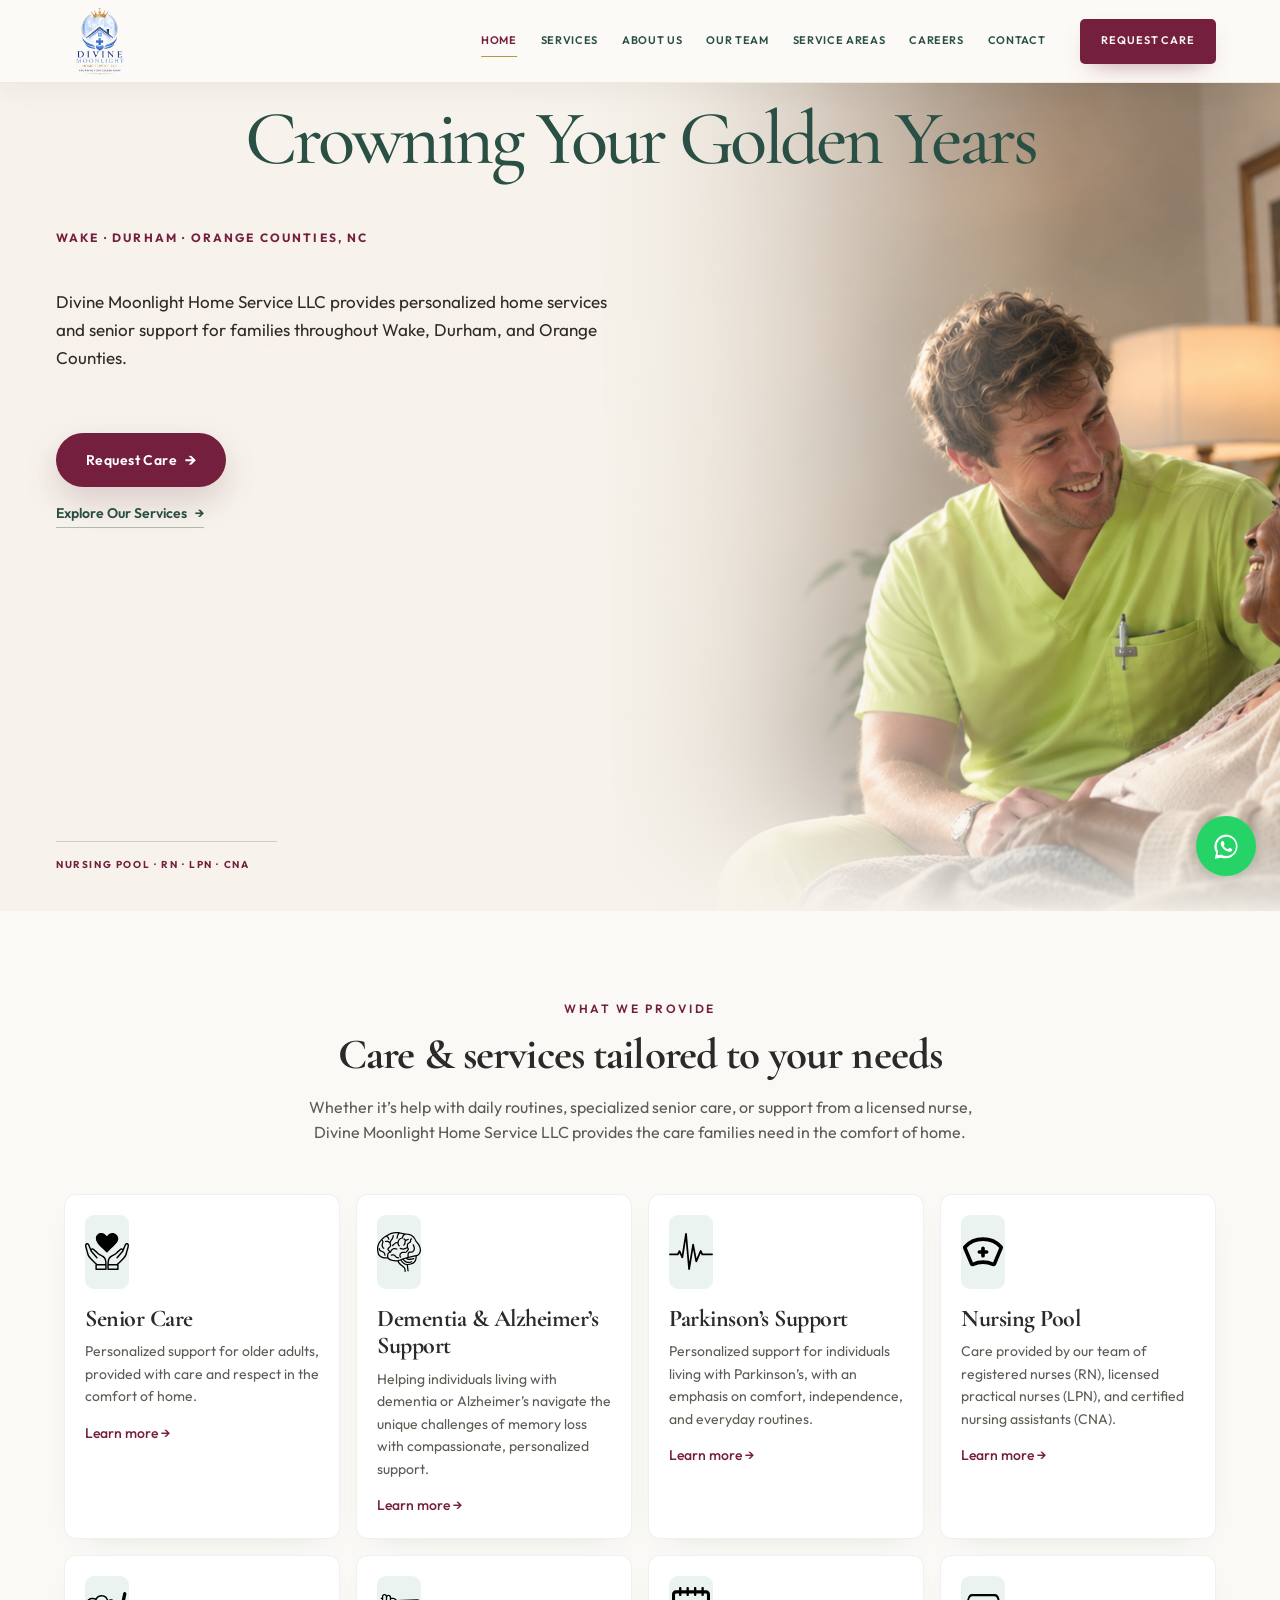
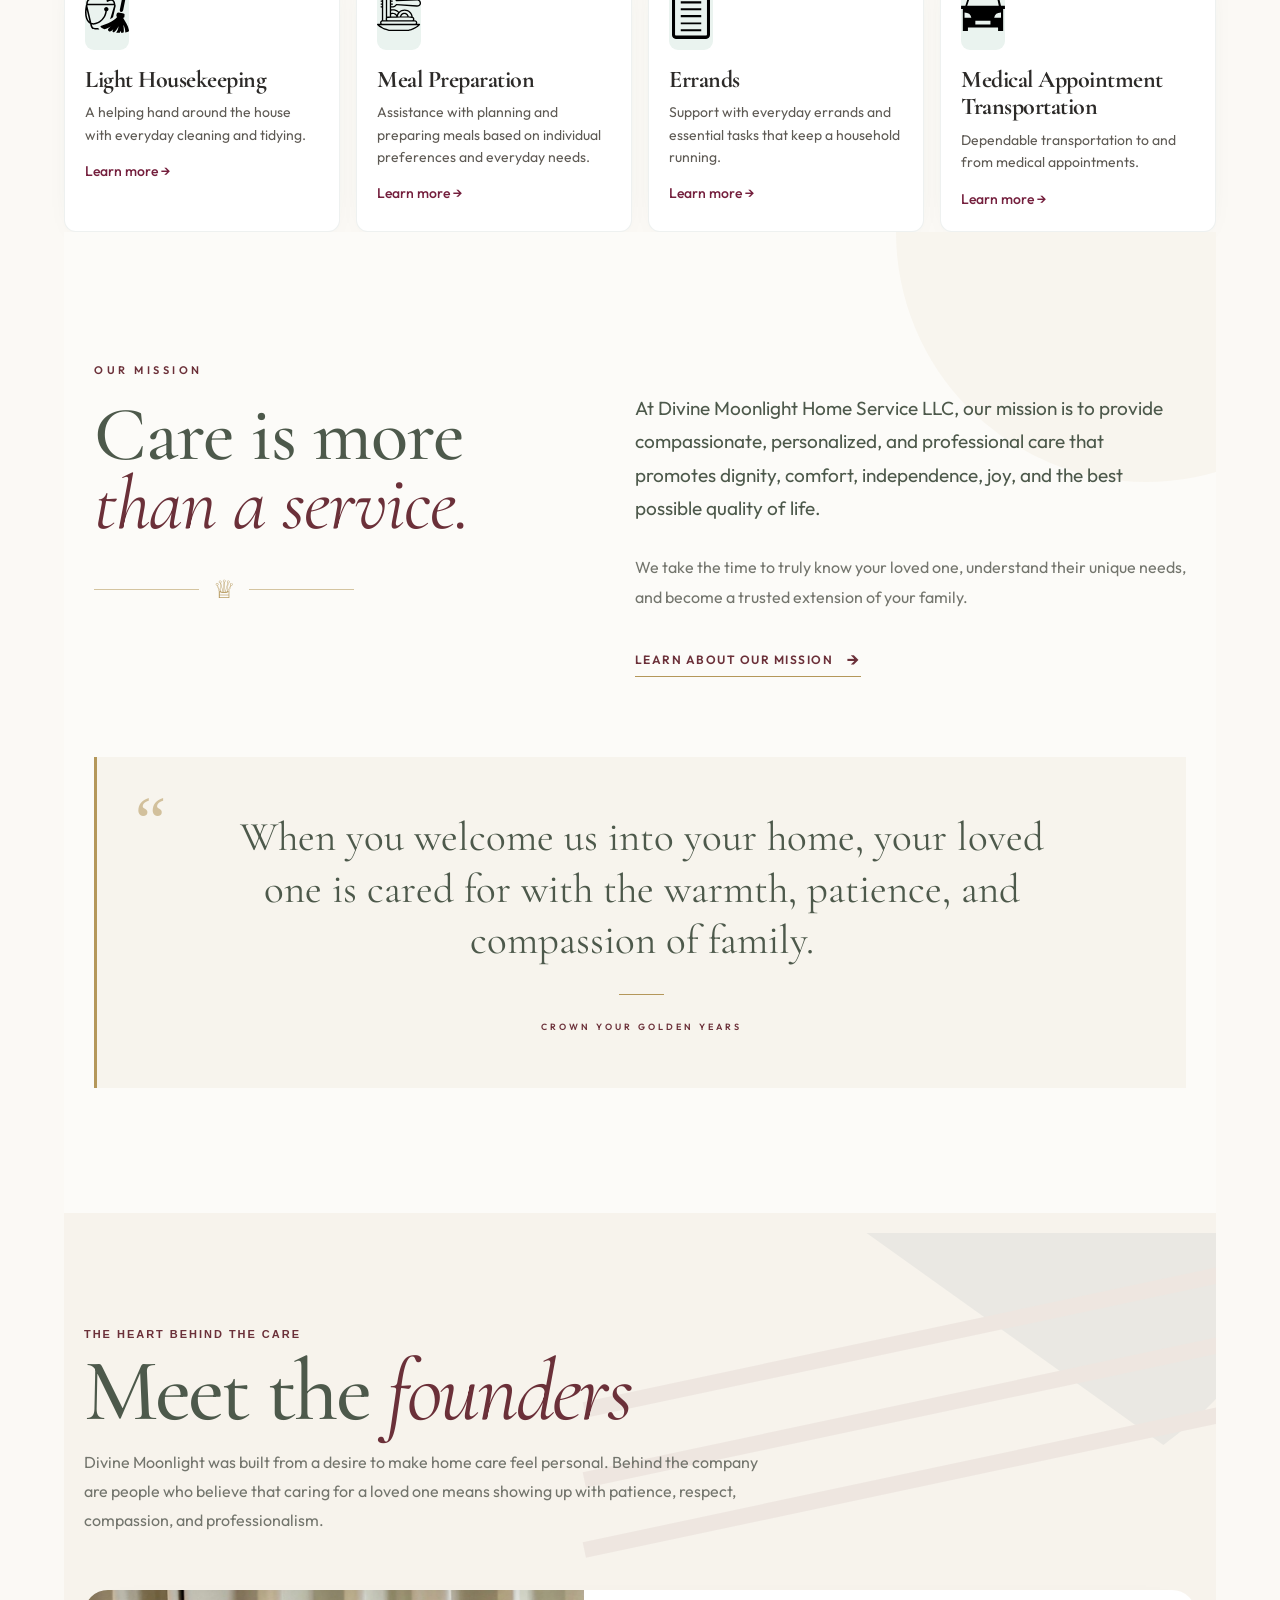
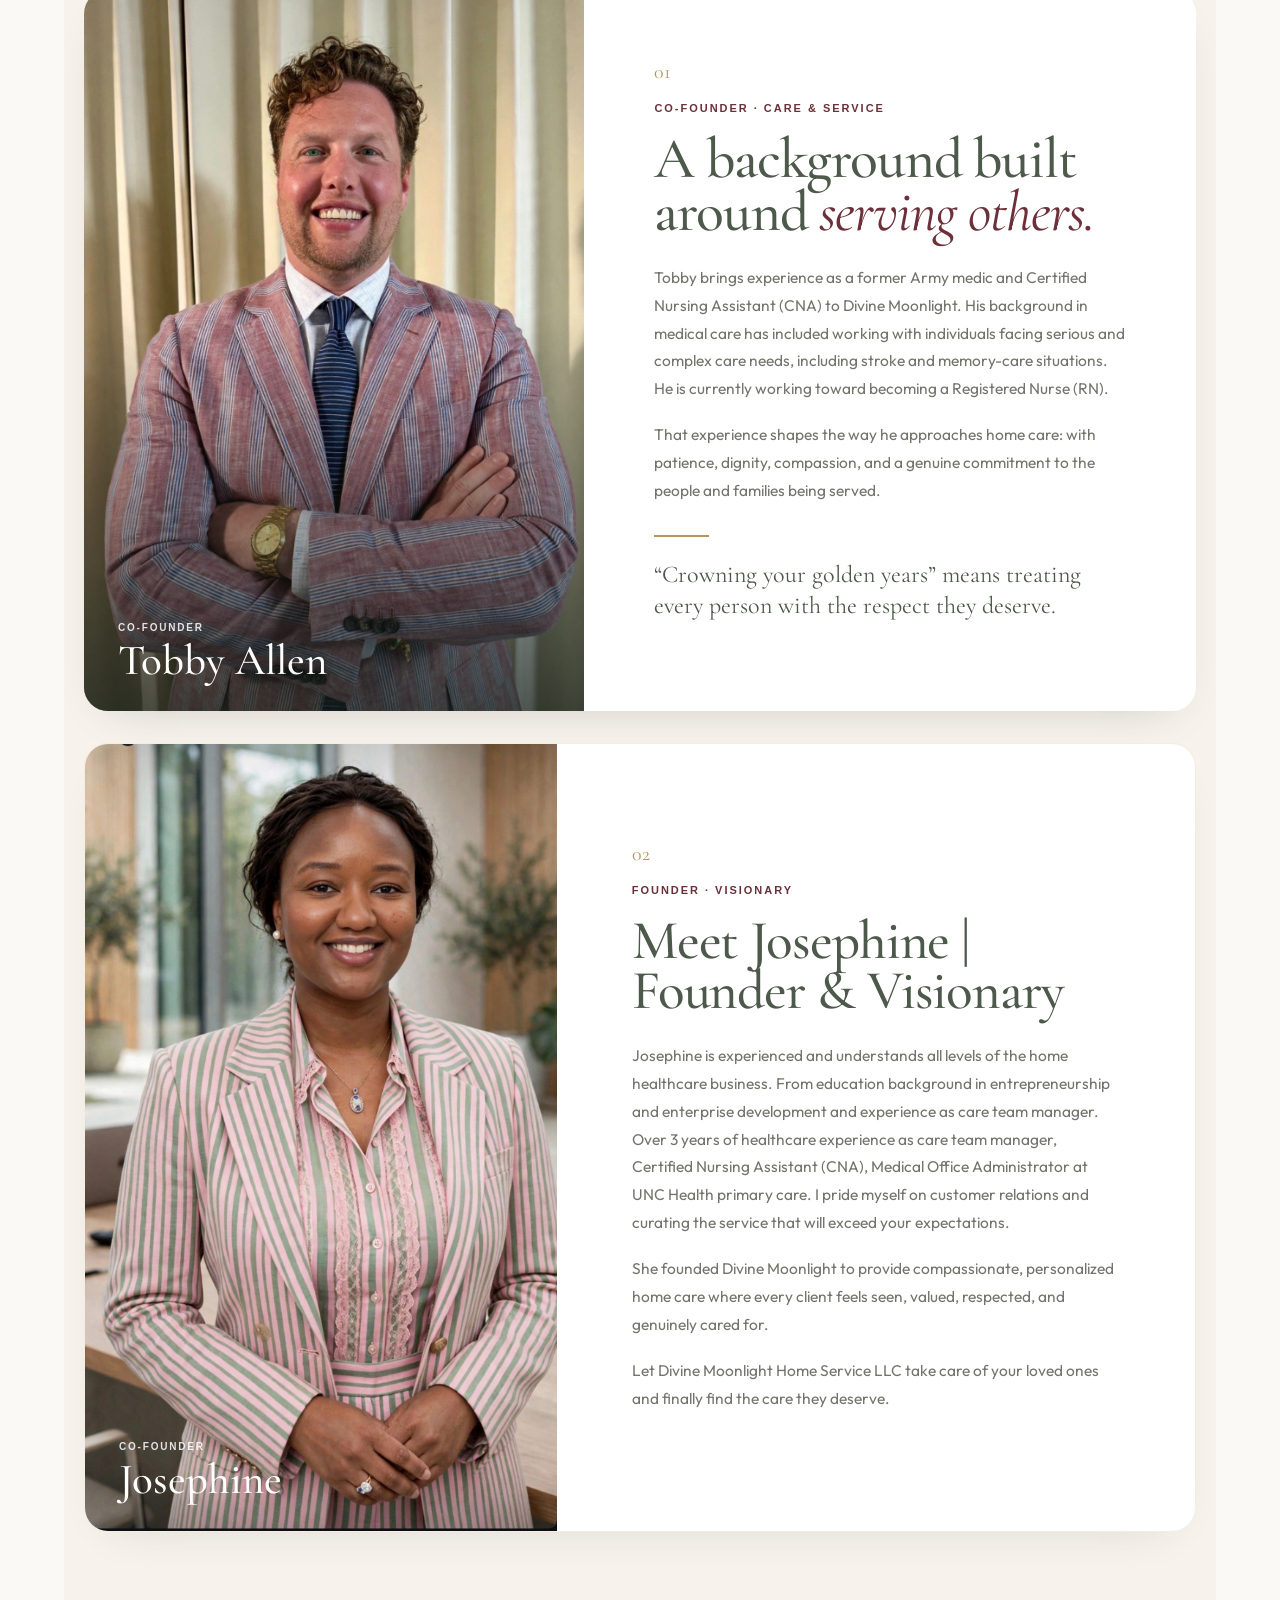
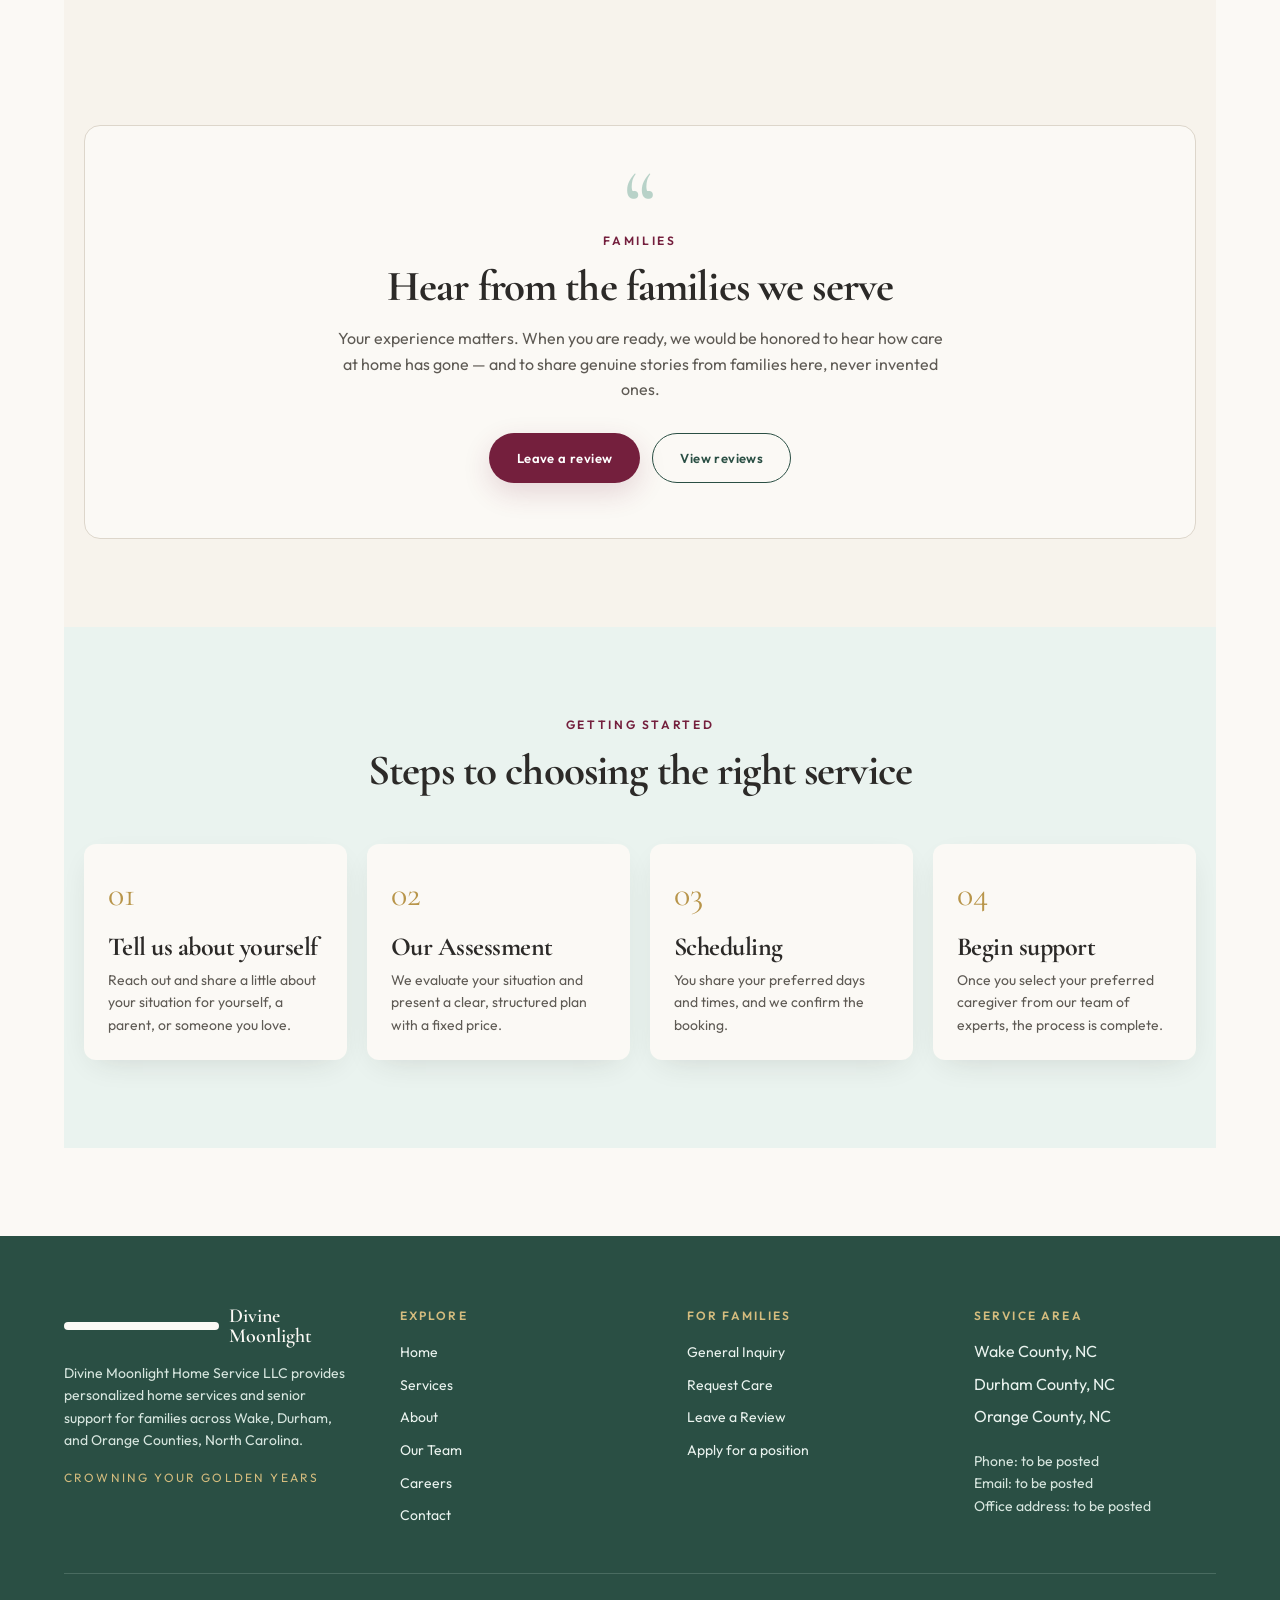
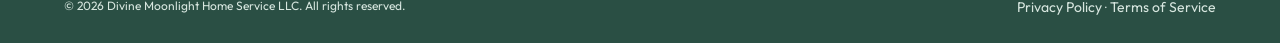
==== index.html @ 1f31826f "Update Josephine founder bio" ====
<!DOCTYPE html>
<html lang="en">
 <head>
  <meta charset="utf-8"/>
  <meta content="width=device-width,initial-scale=1" name="viewport"/>
  <title>
   Divine Moonlight Home Service LLC | Senior Care in Wake, Durham &amp; Orange Counties, NC | Divine Moonlight Home Service LLC
  </title>
  <meta content="Compassionate in-home senior care, everyday support, and nursing-pool staffing for families in Wake, Durham, and Orange Counties, North Carolina." name="description"/>
  <meta content="#2A4F44" name="theme-color"/>
  <meta content="index,follow" name="robots"/>
  <link href="favicon.svg" rel="icon"/>
  <link href="styles.css" rel="stylesheet"/>
  <script type="application/ld+json">
   {"@context": "https://schema.org", "@type": "LocalBusiness", "name": "Divine Moonlight Home Service LLC", "description": "Home services and senior support serving Wake County, Durham County, and Orange County, North Carolina.", "areaServed": ["Wake County, North Carolina", "Durham County, North Carolina", "Orange County, North Carolina"]}
  </script>
 </head>
 <body>
  <a class="skip" href="#main-content">Skip to main content</a>
  <header class="header">
   <div class="container navrow">
    <a aria-label="Divine Moonlight home" class="brand" href="index.html"><img alt="" src="media/Divine-Moonlight-LLC-Simple-LOGO.png"/></a>
    <nav aria-label="Primary" class="desktop-nav">
     <a class="active" href="index.html">Home</a><a href="#services">Services</a><a href="#about">About</a><a href="#testimonials">Testimonials</a><a href="#contact">Contact</a>
    </nav>
    <div><a class="btn btn-primary" href="https://forms.cloud.microsoft/Pages/ResponsePage.aspx?id=DQSIkWdsW0yxEjajBLZtrQAAAAAAAAAAAAN__7UrW5lUNjZPMURaNVk0UjdXNktGN1ZVVE9MTUhaUS4u">Request Care</a><button aria-expanded="false" aria-label="Open menu" class="mobile-toggle">☰</button></div>
   </div>
   <div class="mobile-nav"><nav aria-label="Mobile"><a href="index.html">Home</a><a href="#services">Services</a><a href="#about">About</a><a href="#testimonials">Testimonials</a><a href="#contact">Contact</a><a class="btn btn-primary" href="https://forms.cloud.microsoft/Pages/ResponsePage.aspx?id=DQSIkWdsW0yxEjajBLZtrQAAAAAAAAAAAAN__7UrW5lUNjZPMURaNVk0UjdXNktGN1ZVVE9MTUhaUS4u">Request Care</a></nav></div>
  </header>
  <main id="main-content">
<section class="hero"><div class="hero-grid"><div class="hero-copy"><div class="container" style="width:100%"><div class="eyebrow">Wake &middot; Durham &middot; Orange Counties, NC</div><h1>Crowning Your Golden Years</h1><p>Divine Moonlight Home Service LLC provides personalized home services and senior support for families throughout Wake, Durham, and Orange Counties.</p><div class="actions"><a class="btn btn-primary" href="https://forms.cloud.microsoft/Pages/ResponsePage.aspx?id=DQSIkWdsW0yxEjajBLZtrQAAAAAAAAAAAAN__7UrW5lUNjZPMURaNVk0UjdXNktGN1ZVVE9MTUhaUS4u">Request Care</a><a class="text-link" href="#services">Explore Our Services <span aria-hidden="true">→</span></a></div></div></div><div class="hero-image"><picture>
            <source media="(max-width: 700px)" srcset="media/mobile-hero.png"/>
            <img alt="A caregiver sitting with an older woman in a sunlit living room, holding her hands with care" src="media/new hero.png"/>
          </picture></div></div></section>
<section class="block paper" id="services"><div class="container"><div class="section-head"><div class="eyebrow">What we provide</div><h2>Care &amp; services tailored to your needs</h2><p>Whether it’s help with daily routines, specialized senior care, or support from a licensed nurse, Divine Moonlight Home Service LLC provides the care families need in the comfort of home.</p></div><div class="service-grid">
<article class="card"><div class="icon"><img src="media/icons/heart-care-icon.svg" alt="Senior Care Icon"></div><h3>Senior Care</h3><p>Personalized support for older adults, provided with care and respect in the comfort of home.</p><a class="learn" href="services.html">Learn more &rarr;</a></article>
<article class="card"><div class="icon"><img src="media/icons/brain-line-icon.svg" alt="Dementia and Alzheimer’s Support Icon"></div><h3>Dementia &amp; Alzheimer’s Support</h3><p>Helping individuals living with dementia or Alzheimer’s navigate the unique challenges of memory loss with compassionate, personalized support.</p><a class="learn" href="services.html">Learn more &rarr;</a></article>
<article class="card"><div class="icon"><img src="media/icons/heartbeat-icon.svg" alt="Parkinson’s Support Icon"></div><h3>Parkinson’s Support</h3><p>Personalized support for individuals living with Parkinson’s, with an emphasis on comfort, independence, and everyday routines.</p><a class="learn" href="services.html">Learn more &rarr;</a></article>
<article class="card"><div class="icon"><img src="media/icons/nurse-cap.svg" alt="Nursing Pool Icon"></div><h3>Nursing Pool</h3><p>Care provided by our team of registered nurses (RN), licensed practical nurses (LPN), and certified nursing assistants (CNA).</p><a class="learn" href="services.html">Learn more &rarr;</a></article>
<article class="card"><div class="icon"><img src="media/icons/housekeeping-icon.svg" alt="Light Housekeeping Icon"></div><h3>Light Housekeeping</h3><p>A helping hand around the house with everyday cleaning and tidying.</p><a class="learn" href="services.html">Learn more &rarr;</a></article>
<article class="card"><div class="icon"><img src="media/icons/pasta-icon.svg" alt="Meal Preparation Icon"></div><h3>Meal Preparation</h3><p>Assistance with planning and preparing meals based on individual preferences and everyday needs.</p><a class="learn" href="services.html">Learn more &rarr;</a></article>
<article class="card"><div class="icon"><img src="media/icons/diary-icon.svg" alt="Errands Icon"></div><h3>Errands</h3><p>Support with everyday errands and essential tasks that keep a household running.</p><a class="learn" href="services.html">Learn more &rarr;</a></article>
<article class="card"><div class="icon"><img src="media/icons/car-icon.svg" alt="Medical Appointment Transportation Icon"></div><h3>Medical Appointment Transportation</h3><p>Dependable transportation to and from medical appointments.</p><a class="learn" href="services.html">Learn more &rarr;</a></article>
</div>
<section class="home-mission" id="mission"><div class="home-mission-inner"><div class="home-mission-heading reveal-mission"><span class="home-mission-eyebrow">OUR MISSION</span><h2>Care is more<br><em>than a service.</em></h2><div class="home-mission-crown"><span></span><div>♕</div><span></span></div></div><div class="home-mission-content reveal-mission"><p class="home-mission-lead">At Divine Moonlight Home Service LLC, our mission is to provide compassionate, personalized, and professional care that promotes dignity, comfort, independence, joy, and the best possible quality of life.</p><p>We take the time to truly know your loved one, understand their unique needs, and become a trusted extension of your family.</p><a href="mission.html" class="mission-link"><span>Learn About Our Mission</span><span class="mission-arrow">→</span></a></div><div class="home-mission-quote reveal-mission"><div class="quote-mark">“</div><p>When you welcome us into your home, your loved one is cared for with the warmth, patience, and compassion of family.</p><div class="quote-line"></div><span>CROWN YOUR GOLDEN YEARS</span></div></div></section>
<section class="founders-section" id="about"><div class="founders-background" aria-hidden="true"><div class="flag-star"></div><div class="flag-stripe stripe-one"></div><div class="flag-stripe stripe-two"></div><div class="flag-stripe stripe-three"></div></div><div class="container founders-inner"><div class="founders-intro"><span class="founders-kicker">THE HEART BEHIND THE CARE</span><h2>Meet the <em>founders</em></h2><p>Divine Moonlight was built from a desire to make home care feel personal. Behind the company are people who believe that caring for a loved one means showing up with patience, respect, compassion, and professionalism.</p></div><div class="founders-feature"><div class="founder-image-wrap"><img src="media/toby-bio.jpeg" alt="Tobby Allen, co-founder of Divine Moonlight Home Service LLC"><div class="founder-image-label"><span>Co-Founder</span><strong>Tobby Allen</strong></div></div><div class="founder-story"><span class="founder-number">01</span><span class="founder-role">CO-FOUNDER · CARE &amp; SERVICE</span><h3>A background built around <em>serving others.</em></h3><p>Tobby brings experience as a former Army medic and Certified Nursing Assistant (CNA) to Divine Moonlight. His background in medical care has included working with individuals facing serious and complex care needs, including stroke and memory-care situations. He is currently working toward becoming a Registered Nurse (RN).</p><p>That experience shapes the way he approaches home care: with patience, dignity, compassion, and a genuine commitment to the people and families being served.</p><div class="founder-rule"></div><p class="founder-quote">“Crowning your golden years” means treating every person with the respect they deserve.</p></div></div><div class="founders-josephine"><div class="josephine-photo"><img src="media/josie-bio.jpeg" alt="Josephine, co-founder of Divine Moonlight Home Service LLC"><div class="josephine-placeholder" aria-hidden="true">Josephine</div><div class="founder-image-label"><span>Co-Founder</span><strong>Josephine</strong></div></div><div class="josephine-copy"><span class="founder-number">02</span><span class="founder-role">FOUNDER · VISIONARY</span><h3>Meet Josephine | Founder &amp; Visionary</h3><p>Josephine is experienced and understands all levels of the home healthcare business. From education background in entrepreneurship and enterprise development and experience as care team manager. Over 3 years of healthcare experience as care team manager, Certified Nursing Assistant (CNA), Medical Office Administrator at UNC Health primary care. I pride myself on customer relations and curating the service that will exceed your expectations.</p><p>She founded Divine Moonlight to provide compassionate, personalized home care where every client feels seen, valued, respected, and genuinely cared for.</p><p>Let Divine Moonlight Home Service LLC take care of your loved ones and finally find the care they deserve.</p></div></div></div></section>
<section class="block cream" id="testimonials"><div class="container"><div class="quote-box"><div class="quote-mark">&ldquo;</div><div class="eyebrow">Families</div><h2 style="font-size:43px;margin-top:12px">Hear from the families we serve</h2><p style="max-width:620px;margin:15px auto;color:var(--muted)">Your experience matters. When you are ready, we would be honored to hear how care at home has gone &mdash; and to share genuine stories from families here, never invented ones.</p><div class="actions" style="justify-content:center"><a class="btn btn-primary" href="reviews.html">Leave a review</a><a class="btn btn-secondary" href="reviews.html">View reviews</a></div></div></div></section>
<section class="block mist" id="contact"><div class="container"><div class="section-head"><div class="eyebrow">Getting started</div><h2>Steps to choosing the right service</h2></div><ol class="steps"><li class="step"><div class="step-num">01</div><h3>Tell us about yourself</h3><p>Reach out and share a little about your situation for yourself, a parent, or someone you love.</p></li><li class="step"><div class="step-num">02</div><h3>Our Assessment</h3><p>We evaluate your situation and present a clear, structured plan with a fixed price.</p></li><li class="step"><div class="step-num">03</div><h3>Scheduling</h3><p>You share your preferred days and times, and we confirm the booking.</p></li><li class="step"><div class="step-num">04</div><h3>Begin support</h3><p>Once you select your preferred caregiver from our team of experts, the process is complete.</p></li></ol></div></section></main>
<footer class="footer"><div class="container footer-grid"><div><a class="brand" href="index.html"><img alt="" src="assets/images/logo-mark.jpg" style="background:var(--paper);padding:4px;border-radius:4px"/><span class="brand-title" style="color:var(--paper)">Divine Moonlight</span></a><p style="margin-top:16px;max-width:300px">Divine Moonlight Home Service LLC provides personalized home services and senior support for families across Wake, Durham, and Orange Counties, North Carolina.</p><p style="color:var(--gold-soft);margin-top:16px;font-size:12px;text-transform:uppercase;letter-spacing:.18em">Crowning your golden years</p></div><div><div class="footer-title">Explore</div><ul><li><a href="index.html">Home</a></li><li><a href="services.html">Services</a></li><li><a href="about.html">About</a></li><li><a href="team.html">Our Team</a></li><li><a href="careers.html">Careers</a></li><li><a href="contact.html">Contact</a></li></ul></div><div><div class="footer-title">For families</div><ul><li><a href="https://forms.cloud.microsoft/Pages/ResponsePage.aspx?id=DQSIkWdsW0yxEjajBLZtrQAAAAAAAAAAAAN__7UrW5lURFkyTFRUS0xTOEg3N1VOQk1XREpQUDBSNS4u">General Inquiry</a></li><li><a href="https://forms.cloud.microsoft/Pages/ResponsePage.aspx?id=DQSIkWdsW0yxEjajBLZtrQAAAAAAAAAAAAN__7UrW5lUNjZPMURaNVk0UjdXNktGN1ZVVE9MTUhaUS4u">Request Care</a></li><li><a href="reviews.html">Leave a Review</a></li><li><a href="careers.html">Apply for a position</a></li></ul></div><div><div class="footer-title">Service area</div><ul><li>Wake County, NC</li><li>Durham County, NC</li><li>Orange County, NC</li></ul><p style="margin-top:20px">Phone: to be posted<br/>Email: to be posted<br/>Office address: to be posted</p></div></div><div class="container copyright"><span>&copy; 2026 Divine Moonlight Home Service LLC. All rights reserved.</span><span><a href="privacy.html">Privacy Policy</a> &middot; <a href="terms.html">Terms of Service</a></span></div></footer>
<script src="script.js"></script>
 </body>
</html>
---- styles.css ----
@import url('styles-legacy.css');

/* =========================================================
   DIVINE MOONLIGHT — HERO REDESIGN
   Keeps the existing site styles intact and replaces the
   duplicated experimental hero with the finished homepage hero.
   ========================================================= */

/* Hide the old experimental hero. The second .hero in index.html
   becomes the single visible homepage hero. */
/* The homepage now uses the first (and only) hero section. */

main > section.hero:nth-of-type(2) {
  position: relative;
  min-height: calc(100svh - 72px);
  height: calc(100svh - 72px);
  overflow: hidden;
  background: var(--cream);
  isolation: isolate;
}

main > section.hero:nth-of-type(2) .hero-grid {
  min-height: 100%;
  height: 100%;
  grid-template-columns: 54% 46%;
}

main > section.hero:nth-of-type(2) .hero-copy {
  position: relative;
  z-index: 2;
  min-height: 100%;
  padding: 10px 48px 70px;
  display: flex;
  align-items: flex-start;
  background:
    linear-gradient(90deg,
      rgba(247,243,236,1) 0%,
      rgba(247,243,236,.98) 70%,
      rgba(247,243,236,.86) 100%);
}

main > section.hero:nth-of-type(2) .hero-copy > .container {
  width: 100%;
  max-width: 680px;
  margin: 0;
}

/* Motto + service area */
main > section.hero:nth-of-type(2) .eyebrow {
  position: relative;
  margin: 0;
  padding: 0;
  font-size: 0;
  line-height: 1;
}

main > section.hero:nth-of-type(2) .eyebrow::before {
  content: 'CARE WITH COMPASSION';
  display: block;
  color: var(--burgundy);
  font-family: var(--sans);
  font-size: 11px;
  font-weight: 600;
  letter-spacing: .28em;
  line-height: 1.2;
}

main > section.hero:nth-of-type(2) .eyebrow::after {
  content: 'Wake · Durham · Orange Counties, NC';
  display: block;
  margin-top: 13px;
  color: var(--sage-dark);
  font-family: var(--sans);
  font-size: 12px;
  font-weight: 500;
  letter-spacing: .12em;
  line-height: 1.2;
  text-transform: uppercase;
}

/* Small gold editorial accent */
main > section.hero:nth-of-type(2) .eyebrow::before {
  border-left: 34px solid var(--gold);
  padding-left: 12px;
}

/* Main headline */
main > section.hero:nth-of-type(2) h1 {
  max-width: 680px;
  margin: 29px 0 0;
  color: var(--sage-dark);
  font-family: var(--display);
  font-size: clamp(62px, 6.3vw, 94px);
  font-weight: 500;
  line-height: .9;
  letter-spacing: -.045em;
}

/* Replace the longer generic paragraph with the short marketing summary. */
main > section.hero:nth-of-type(2) .hero-copy > .container > p {
  max-width: 570px;
  margin-top: 25px;
  color: var(--muted);
  font-family: var(--sans);
  font-size: 17px;
  font-weight: 400;
  line-height: 1.65;
}

main > section.hero:nth-of-type(2) .hero-copy > .container > p {
  font-size: 0;
}

main > section.hero:nth-of-type(2) .hero-copy > .container > p::after {
  content: 'Compassionate in-home support that helps seniors live comfortably, safely, and with dignity while giving families confidence that their loved ones are cared for.';
  display: block;
  font-size: 17px;
}

/* Clean CTA hierarchy */
main > section.hero:nth-of-type(2) .actions {
  display: flex;
  align-items: center;
  flex-wrap: wrap;
  gap: 25px;
  margin-top: 31px;
}

main > section.hero:nth-of-type(2) .actions .btn-secondary {
  display: none;
}

main > section.hero:nth-of-type(2) .actions .btn-primary {
  min-height: 53px;
  padding: 0 27px;
  border-radius: 5px;
  font-size: 14px;
  font-weight: 600;
  box-shadow: 0 12px 30px -14px rgba(90,24,48,.55);
}

main > section.hero:nth-of-type(2) .actions .btn-primary::after {
  content: ' →';
  font-size: 17px;
}

main > section.hero:nth-of-type(2) .text-link {
  display: inline-flex;
  align-items: center;
  gap: 9px;
  margin-top: 18px;
  padding-bottom: 4px;
  color: var(--sage-dark);
  border-bottom: 1px solid rgba(42,79,68,.3);
  font-family: var(--sans);
  font-size: 14px;
  font-weight: 500;
  text-decoration: none;
}

main > section.hero:nth-of-type(2) .text-link:hover {
  color: var(--burgundy);
  border-color: var(--burgundy);
}

/* Nursing pool callout */
main > section.hero:nth-of-type(2) .hero-copy::after {
  content: 'NURSING POOL   ·   RN · LPN · CNA SUPPORT';
  position: absolute;
  left: 48px;
  bottom: 38px;
  padding-top: 16px;
  padding-right: 24px;
  border-top: 1px solid rgba(42,79,68,.18);
  color: var(--burgundy);
  font-family: var(--sans);
  font-size: 11px;
  font-weight: 700;
  letter-spacing: .14em;
}

/* Image treatment */
main > section.hero:nth-of-type(2) .hero-image {
  min-height: 100%;
  position: relative;
  overflow: hidden;
}

main > section.hero:nth-of-type(2) .hero-image::before {
  content: '';
  position: absolute;
  inset: 0;
  z-index: 1;
  background: linear-gradient(90deg, var(--cream) 0%, rgba(247,243,236,.3) 18%, rgba(247,243,236,.04) 100%);
  pointer-events: none;
}

main > section.hero:nth-of-type(2) .hero-image img {
  width: 100%;
  height: 100%;
  object-fit: cover;
  object-position: 52% center;
  transform: scale(1.015);
}

/* Desktop scroll cue */
main > section.hero:nth-of-type(2)::after {
  content: 'EXPLORE  ↓';
  position: absolute;
  left: 50%;
  bottom: 21px;
  z-index: 5;
  color: var(--sage-dark);
  font-family: var(--sans);
  font-size: 9px;
  font-weight: 600;
  letter-spacing: .2em;
  transform: translateX(-50%);
  opacity: .72;
}

/* Tablet */
@media (max-width: 900px) {
  main > section.hero:nth-of-type(2) {
    min-height: calc(100svh - 72px);
    height: auto;
  }

  main > section.hero:nth-of-type(2) .hero-grid {
    min-height: calc(100svh - 72px);
    height: auto;
    grid-template-columns: 56% 44%;
  }

  main > section.hero:nth-of-type(2) .hero-copy {
    padding: 10px 30px 70px;
    background: rgba(247,243,236,.96);
  }

  main > section.hero:nth-of-type(2) h1 {
    font-size: clamp(58px, 7vw, 76px);
  }

  main > section.hero:nth-of-type(2) .hero-copy::after {
    left: 30px;
    bottom: 30px;
  }
}

/* Mobile */
@media (max-width: 700px) {
  main > section.hero:nth-of-type(2) {
    min-height: calc(100svh - 72px);
    height: auto;
  }

  main > section.hero:nth-of-type(2) .hero-grid {
    min-height: calc(100svh - 72px);
    display: block;
    position: relative;
  }

  main > section.hero:nth-of-type(2) .hero-copy {
    min-height: calc(100svh - 72px);
    padding: 12px 16px 105px;
    background: rgba(247,243,236,.91);
  }

  main > section.hero:nth-of-type(2) .hero-copy > .container {
    max-width: 620px;
  }

  main > section.hero:nth-of-type(2) .eyebrow::before {
    font-size: 10px;
    letter-spacing: .22em;
  }

  main > section.hero:nth-of-type(2) .eyebrow::after {
    font-size: 10px;
    letter-spacing: .09em;
  }

  main > section.hero:nth-of-type(2) h1 {
    max-width: 100%;
    margin-top: 23px;
    font-size: clamp(53px, 15vw, 72px);
    line-height: .91;
  }

  main > section.hero:nth-of-type(2) .hero-copy > .container > p::after {
    font-size: 16px;
    line-height: 1.58;
  }

  main > section.hero:nth-of-type(2) .actions {
    align-items: flex-start;
    flex-direction: column;
    gap: 19px;
    margin-top: 27px;
  }

  main > section.hero:nth-of-type(2) .text-link {
    margin-top: 0;
  }

  main > section.hero:nth-of-type(2) .hero-copy::after {
    left: 16px;
    right: 16px;
    bottom: 30px;
    padding-right: 0;
    font-size: 10px;
    letter-spacing: .11em;
  }

  main > section.hero:nth-of-type(2) .hero-image {
    position: absolute;
    inset: 0;
    z-index: -1;
    opacity: .28;
  }

  main > section.hero:nth-of-type(2) .hero-image::before {
    background: linear-gradient(180deg, rgba(247,243,236,.95) 0%, rgba(247,243,236,.75) 58%, rgba(247,243,236,.45) 100%);
  }

  main > section.hero:nth-of-type(2)::after {
    display: none;
  }
}

/* Small phones */
@media (max-width: 420px) {
  main > section.hero:nth-of-type(2) .hero-copy {
    padding-top: 10px;
  }

  main > section.hero:nth-of-type(2) h1 {
    font-size: clamp(50px, 14.5vw, 64px);
  }

  main > section.hero:nth-of-type(2) .hero-copy::after {
    font-size: 9px;
  }
}


/* =========================================================
   DIVINE MOONLIGHT — HERO POSITIONING UPDATE
   ========================================================= */

/* The motto is the first visual element directly beneath the nav
   and is centered across the full hero. Supporting content remains left. */
main > section.hero:first-of-type {
  position: relative;
  min-height: calc(100svh - 72px);
  height: calc(100svh - 72px);
  overflow: hidden;
  background: var(--cream);
  isolation: isolate;
}

main > section.hero:first-of-type .hero-grid {
  position: relative;
  min-height: 100%;
  height: 100%;
  grid-template-columns: 54% 46%;
}

main > section.hero:first-of-type .hero-copy {
  position: relative;
  z-index: 2;
  min-height: 100%;
  padding: 92px 48px 70px;
  display: flex;
  align-items: flex-start;
  background: linear-gradient(90deg,
    rgba(247,243,236,1) 0%,
    rgba(247,243,236,.98) 70%,
    rgba(247,243,236,.86) 100%);
}

main > section.hero:first-of-type .hero-copy > .container {
  width: 100%;
  max-width: 680px;
  margin: 0;
}

/* Remove the old "CARE WITH COMPASSION" treatment entirely. */
main > section.hero:first-of-type .eyebrow::before {
  content: none;
  display: none;
}

main > section.hero:first-of-type .eyebrow {
  margin: 0;
  padding: 0;
}

main > section.hero:first-of-type .eyebrow::after {
  content: 'Wake · Durham · Orange Counties, NC';
  display: block;
  margin: 0;
  color: var(--sage-dark);
  font-family: var(--sans);
  font-size: 12px;
  font-weight: 500;
  letter-spacing: .12em;
  line-height: 1.2;
  text-transform: uppercase;
}

/* Motto: centered, immediately beneath the navigation. */
main > section.hero:first-of-type h1 {
  position: absolute;
  top: 10px;
  left: 0;
  z-index: 5;
  width: 100%;
  max-width: none;
  margin: 0;
  padding: 0 24px;
  box-sizing: border-box;
  text-align: center;
  color: var(--sage-dark);
  font-family: var(--display);
  font-size: clamp(58px, 6.3vw, 92px);
  font-weight: 500;
  line-height: .9;
  letter-spacing: -.045em;
  pointer-events: none;
}

/* Supporting content stays left aligned beneath the centered motto. */
main > section.hero:first-of-type .hero-copy > .container > p {
  max-width: 570px;
  margin-top: 25px;
  color: var(--muted);
  font-family: var(--sans);
  font-size: 17px;
  line-height: 1.65;
}

main > section.hero:first-of-type .actions {
  display: flex;
  align-items: center;
  flex-wrap: wrap;
  gap: 25px;
  margin-top: 31px;
}

main > section.hero:first-of-type .actions .btn-secondary {
  display: none;
}

main > section.hero:first-of-type .text-link {
  display: inline-flex;
  align-items: center;
  gap: 9px;
  margin-top: 18px;
  padding-bottom: 4px;
  color: var(--sage-dark);
  border-bottom: 1px solid rgba(42,79,68,.3);
  font-family: var(--sans);
  font-size: 14px;
  font-weight: 500;
  text-decoration: none;
}

main > section.hero:first-of-type .hero-copy::after {
  content: 'NURSING POOL   ·   RN · LPN · CNA SUPPORT';
  position: absolute;
  left: 48px;
  bottom: 38px;
  padding-top: 16px;
  padding-right: 24px;
  border-top: 1px solid rgba(42,79,68,.18);
  color: var(--burgundy);
  font-family: var(--sans);
  font-size: 11px;
  font-weight: 700;
  letter-spacing: .14em;
}

main > section.hero:first-of-type .hero-image {
  min-height: 100%;
  position: relative;
  overflow: hidden;
}

main > section.hero:first-of-type .hero-image img {
  width: 100%;
  height: 100%;
  object-fit: cover;
  object-position: 52% center;
  transform: scale(1.015);
}

/* Mobile keeps the motto centered but lets supporting content use the full width. */
@media (max-width: 700px) {
  main > section.hero:first-of-type {
    min-height: calc(100svh - 72px);
    height: auto;
  }

  main > section.hero:first-of-type .hero-grid {
    min-height: calc(100svh - 72px);
    height: auto;
    display: block;
  }

  main > section.hero:first-of-type .hero-copy {
    min-height: calc(100svh - 72px);
    padding: 82px 16px 105px;
    background: rgba(247,243,236,.91);
  }

  main > section.hero:first-of-type h1 {
    top: 8px;
    padding: 0 16px;
    font-size: clamp(46px, 13vw, 68px);
  }

  main > section.hero:first-of-type .hero-image {
    position: absolute;
    inset: 0;
    z-index: -1;
    opacity: .28;
  }

  main > section.hero:first-of-type .hero-copy::after {
    left: 16px;
    right: 16px;
    bottom: 30px;
    padding-right: 0;
    font-size: 10px;
    letter-spacing: .11em;
  }
}


/* =========================================================
   DIVINE MOONLIGHT — HERO FINAL POLISH
   ========================================================= */

/* Full-bleed photographic hero with a soft editorial fade into the copy. */
main > section.hero:first-of-type {
  position: relative !important;
  min-height: calc(100svh - 72px) !important;
  height: calc(100svh - 72px) !important;
  overflow: hidden !important;
  background: var(--cream) !important;
  isolation: isolate !important;
}

main > section.hero:first-of-type .hero-grid {
  display: block !important;
  position: relative !important;
  width: 100% !important;
  height: 100% !important;
  min-height: 100% !important;
}

main > section.hero:first-of-type .hero-image {
  position: absolute !important;
  inset: 0 !important;
  width: 100% !important;
  height: 100% !important;
  min-height: 0 !important;
  z-index: 0 !important;
  overflow: hidden !important;
}

main > section.hero:first-of-type .hero-image picture {
  display: block !important;
  width: 100% !important;
  height: 100% !important;
}

.hero-image img {
  display: block !important;
  width: 100% !important;
  height: 100% !important;
  object-fit: cover !important;
  object-position: center center !important;
  transform: scale(1.02) !important;
}

main > section.hero:first-of-type .hero-image::after {
  content: '' !important;
  position: absolute !important;
  inset: 0 !important;
  z-index: 1 !important;
  pointer-events: none !important;
  background:
    linear-gradient(
      90deg,
      rgba(247,243,236,.99) 0%,
      rgba(247,243,236,.96) 22%,
      rgba(247,243,236,.82) 42%,
      rgba(247,243,236,.50) 57%,
      rgba(247,243,236,.16) 72%,
      rgba(247,243,236,0) 100%
    ) !important;
}

/* Copy sits over the photograph rather than occupying a separate column. */
main > section.hero:first-of-type .hero-copy {
  position: relative !important;
  z-index: 2 !important;
  width: 100% !important;
  height: 100% !important;
  min-height: 100% !important;
  box-sizing: border-box !important;
  padding: 0 !important;
  display: block !important;
  background: transparent !important;
}

main > section.hero:first-of-type .hero-copy > .container {
  width: 100% !important;
  max-width: 1320px !important;
  height: 100% !important;
  margin: 0 auto !important;
  padding: 0 56px !important;
  box-sizing: border-box !important;
}

/* The motto is centered against the entire viewport, not the left column. */
main > section.hero:first-of-type h1 {
  position: absolute !important;
  top: 22px !important;
  left: 0 !important;
  right: 0 !important;
  z-index: 4 !important;
  width: 100% !important;
  max-width: none !important;
  margin: 0 !important;
  padding: 0 30px !important;
  box-sizing: border-box !important;
  text-align: center !important;
  color: var(--sage-dark) !important;
  font-family: var(--display) !important;
  font-size: clamp(58px, 6vw, 92px) !important;
  font-weight: 500 !important;
  line-height: .88 !important;
  letter-spacing: -.045em !important;
  white-space: nowrap !important;
}

/* Service area appears once, beneath the motto, aligned with the left copy. */
main > section.hero:first-of-type .eyebrow {
  position: absolute !important;
  top: 148px !important;
  left: 56px !important;
  margin: 0 !important;
  padding: 0 !important;
  color: var(--burgundy) !important;
  font-family: var(--sans) !important;
  font-size: 12px !important;
  font-weight: 700 !important;
  letter-spacing: .18em !important;
  line-height: 1.2 !important;
  text-transform: uppercase !important;
}

main > section.hero:first-of-type .eyebrow::before,
main > section.hero:first-of-type .eyebrow::after {
  content: none !important;
  display: none !important;
}

/* Left-side content has a deliberate rhythm and never collides with the motto. */
main > section.hero:first-of-type .hero-copy > .container > p {
  position: absolute !important;
  top: 205px !important;
  left: 56px !important;
  max-width: 560px !important;
  margin: 0 !important;
  color: var(--ink) !important;
  font-family: var(--sans) !important;
  font-size: 17px !important;
  line-height: 1.65 !important;
  text-shadow: 0 1px 12px rgba(247,243,236,.35) !important;
}

main > section.hero:first-of-type .hero-copy > .container > p::after {
  content: none !important;
}

main > section.hero:first-of-type .actions {
  position: absolute !important;
  top: 350px !important;
  left: 56px !important;
  margin: 0 !important;
  display: flex !important;
  align-items: center !important;
  gap: 22px !important;
}

main > section.hero:first-of-type .actions .btn-secondary {
  display: none !important;
}

main > section.hero:first-of-type .actions .btn-primary {
  min-height: 54px !important;
  padding: 0 29px !important;
  border-radius: 999px !important;
  font-size: 14px !important;
  font-weight: 600 !important;
  box-shadow: 0 14px 34px rgba(90,24,48,.18) !important;
}

main > section.hero:first-of-type .actions .btn-primary::after {
  content: ' →' !important;
  font-size: 17px !important;
}

main > section.hero:first-of-type .text-link {
  position: absolute !important;
  top: 430px !important;
  left: 56px !important;
  display: inline-flex !important;
  margin: 0 !important;
  padding-bottom: 5px !important;
  color: var(--sage-dark) !important;
  border-bottom: 1px solid rgba(42,79,68,.35) !important;
  font-family: var(--sans) !important;
  font-size: 14px !important;
  font-weight: 600 !important;
  text-decoration: none !important;
}

main > section.hero:first-of-type .hero-copy::after {
  content: 'NURSING POOL   ·   RN · LPN · CNA SUPPORT' !important;
  position: absolute !important;
  left: 56px !important;
  bottom: 38px !important;
  z-index: 4 !important;
  padding: 15px 28px 0 0 !important;
  border-top: 1px solid rgba(42,79,68,.22) !important;
  color: var(--burgundy) !important;
  font-family: var(--sans) !important;
  font-size: 10px !important;
  font-weight: 700 !important;
  letter-spacing: .16em !important;
}

/* Subtle readability veil behind the left copy, while keeping the photo visible. */
main > section.hero:first-of-type .hero-copy::before {
  content: '' !important;
  position: absolute !important;
  inset: 0 !important;
  z-index: -1 !important;
  pointer-events: none !important;
}

/* Mobile: keep the full photo, but make the copy more legible. */
@media (max-width: 900px) {
  main > section.hero:first-of-type h1 {
    font-size: clamp(52px, 7vw, 76px) !important;
  }

  main > section.hero:first-of-type .hero-copy > .container {
    padding: 0 32px !important;
  }

  main > section.hero:first-of-type .eyebrow,
  main > section.hero:first-of-type .hero-copy > .container > p,
  main > section.hero:first-of-type .actions,
  main > section.hero:first-of-type .text-link {
    left: 32px !important;
  }

  main > section.hero:first-of-type .eyebrow {
    top: 140px !important;
  }

  main > section.hero:first-of-type .hero-copy > .container > p {
    top: 192px !important;
    max-width: 500px !important;
  }

  main > section.hero:first-of-type .actions {
    top: 345px !important;
  }

  main > section.hero:first-of-type .text-link {
    top: 425px !important;
  }
}

@media (max-width: 700px) {
  main > section.hero:first-of-type {
    min-height: calc(100svh - 72px) !important;
    height: calc(100svh - 72px) !important;
  }

  main > section.hero:first-of-type .hero-copy > .container {
    padding: 0 20px !important;
  }

  main > section.hero:first-of-type h1 {
    top: 20px !important;
    padding: 0 16px !important;
    font-size: clamp(42px, 12vw, 62px) !important;
    white-space: normal !important;
  }

  main > section.hero:first-of-type .hero-image::after {
    background:
      linear-gradient(
        180deg,
        rgba(247,243,236,.94) 0%,
        rgba(247,243,236,.82) 30%,
        rgba(247,243,236,.62) 58%,
        rgba(247,243,236,.28) 100%
      ) !important;
  }

  main > section.hero:first-of-type .eyebrow {
    top: 150px !important;
    left: 20px !important;
    right: 20px !important;
    font-size: 10px !important;
    letter-spacing: .12em !important;
  }

  main > section.hero:first-of-type .hero-copy > .container > p {
    top: 195px !important;
    left: 20px !important;
    right: 20px !important;
    max-width: 520px !important;
    font-size: 16px !important;
    line-height: 1.55 !important;
  }

  main > section.hero:first-of-type .actions {
    top: 335px !important;
    left: 20px !important;
  }

  main > section.hero:first-of-type .text-link {
    top: 415px !important;
    left: 20px !important;
  }

  main > section.hero:first-of-type .hero-copy::after {
    left: 20px !important;
    bottom: 28px !important;
    font-size: 9px !important;
    letter-spacing: .10em !important;
  }
}

@media (max-width: 420px) {
  main > section.hero:first-of-type h1 {
    top: 18px !important;
    font-size: clamp(40px, 12vw, 54px) !important;
  }

  main > section.hero:first-of-type .eyebrow {
    top: 140px !important;
  }

  main > section.hero:first-of-type .hero-copy > .container > p {
    top: 183px !important;
  }

  main > section.hero:first-of-type .actions {
    top: 330px !important;
  }

  main > section.hero:first-of-type .text-link {
    top: 410px !important;
  }
}

/* =========================================
   DIVINE MOONLIGHT — MISSION PAGE
   ========================================= */

.mission-page {
  --sage: #687563;
  --sage-dark: #4d594b;
  --burgundy: #6b3039;
  --gold: #b4975a;
  --gold-light: #d4bd82;
  --cream: #f7f4ed;
  --warm-white: #fcfbf8;
  --text: #2f302c;
  --muted: #73756d;

  background: var(--warm-white);
  color: var(--text);
  overflow: hidden;
}


/* =========================================
   HERO
   ========================================= */

.mission-hero {
  min-height: 82vh;

  position: relative;

  display: flex;
  align-items: center;
  justify-content: center;

  text-align: center;

  background:
    radial-gradient(
      circle at 50% 35%,
      rgba(180, 151, 90, 0.13),
      transparent 35%
    ),
    linear-gradient(
      180deg,
      #f8f6f0 0%,
      #f3f1e9 100%
    );

  padding: 120px 24px 100px;
}


.mission-hero::before {
  content: "";

  position: absolute;
  inset: 28px;

  border: 1px solid rgba(180, 151, 90, 0.28);

  pointer-events: none;
}


.mission-hero-glow {
  position: absolute;

  width: 480px;
  height: 480px;

  border-radius: 50%;

  background: rgba(180, 151, 90, 0.07);

  filter: blur(20px);

  pointer-events: none;
}


.mission-hero-content {
  position: relative;

  max-width: 850px;

  z-index: 2;
}


.mission-eyebrow {
  display: inline-block;

  font-family: "Outfit", sans-serif;

  font-size: 12px;
  font-weight: 600;

  letter-spacing: 4px;

  color: var(--burgundy);

  margin-bottom: 28px;
}


.mission-hero h1 {
  margin: 0;

  font-family: "Cormorant Garamond", Georgia, serif;

  font-size: clamp(60px, 7vw, 96px);

  line-height: 0.9;

  font-weight: 500;

  letter-spacing: -2px;

  color: var(--sage-dark);
}


.mission-hero h1 em {
  color: var(--burgundy);

  font-weight: 400;
}


.crown-divider {
  display: flex;
  align-items: center;
  justify-content: center;

  gap: 18px;

  margin: 34px auto 30px;

  width: min(400px, 80%);
}


.crown-divider span {
  height: 1px;

  flex: 1;

  background: linear-gradient(
    90deg,
    transparent,
    rgba(180, 151, 90, 0.7)
  );
}


.crown-divider span:last-child {
  background: linear-gradient(
    90deg,
    rgba(180, 151, 90, 0.7),
    transparent
  );
}


.crown-symbol {
  font-family: Georgia, serif;

  font-size: 30px;

  line-height: 1;

  color: var(--gold);
}


.mission-intro {
  max-width: 720px;

  margin: 0 auto;

  font-family: "Outfit", sans-serif;

  font-size: 17px;

  line-height: 1.8;

  color: var(--muted);
}


.scroll-indicator {
  position: absolute;

  bottom: 34px;
  left: 50%;

  transform: translateX(-50%);

  display: flex;
  flex-direction: column;
  align-items: center;

  gap: 9px;
}


.scroll-indicator span {
  font-family: "Outfit", sans-serif;

  font-size: 9px;

  letter-spacing: 3px;

  font-weight: 600;

  color: #88877e;
}


.scroll-line {
  width: 1px;
  height: 34px;

  background: var(--gold);

  opacity: 0.65;
}


/* =========================================
   MAIN CONTENT
   ========================================= */

.mission-content {
  max-width: 1180px;

  margin: 0 auto;

  padding: 140px 60px 130px;
}


/* =========================================
   SECTION HEADING
   ========================================= */

.mission-section-heading {
  display: grid;

  grid-template-columns: 100px 1fr;

  gap: 30px;

  margin-bottom: 100px;
}


.section-number {
  font-family: "Cormorant Garamond", Georgia, serif;

  font-size: 22px;

  color: var(--gold);

  padding-top: 12px;
}


.small-heading {
  display: block;

  font-family: "Outfit", sans-serif;

  font-size: 11px;

  font-weight: 600;

  letter-spacing: 3px;

  color: var(--burgundy);

  margin-bottom: 16px;
}


.mission-section-heading h2 {
  margin: 0;

  font-family: "Cormorant Garamond", Georgia, serif;

  font-size: clamp(52px, 6vw, 78px);

  line-height: 0.92;

  font-weight: 500;

  color: var(--sage-dark);

  letter-spacing: -1px;
}


.mission-section-heading h2 em {
  color: var(--burgundy);

  font-weight: 400;
}


/* =========================================
   COPY
   ========================================= */

.mission-copy {
  max-width: 930px;

  margin-left: auto;
}


/* =========================================
   FIRST STATEMENT
   ========================================= */

.mission-statement {
  display: grid;

  grid-template-columns: 1fr 1.5fr;

  gap: 70px;

  margin-bottom: 90px;
}


.mission-statement p {
  margin: 0;

  font-family: "Outfit", sans-serif;

  font-size: 17px;

  line-height: 1.9;

  color: var(--muted);
}


.mission-statement p:first-child {
  font-family: "Cormorant Garamond", Georgia, serif;

  font-size: 36px;

  line-height: 1.1;

  color: var(--sage-dark);
}


/* =========================================
   FAMILY HIGHLIGHT
   ========================================= */

.mission-highlight {
  position: relative;

  background: var(--cream);

  padding: 65px 75px 65px 100px;

  margin-bottom: 100px;

  border-left: 3px solid var(--gold);
}


.highlight-mark {
  position: absolute;

  left: 36px;
  top: 34px;

  font-family: Georgia, serif;

  font-size: 70px;

  line-height: 1;

  color: var(--gold);

  opacity: 0.6;
}


.mission-highlight p {
  position: relative;

  margin: 0;

  font-family: "Cormorant Garamond", Georgia, serif;

  font-size: clamp(28px, 3vw, 39px);

  line-height: 1.3;

  color: var(--sage-dark);
}


/* =========================================
   PROFESSIONALISM SECTION
   ========================================= */

.mission-professional {
  display: grid;

  grid-template-columns: 1fr 1.15fr;

  gap: 80px;

  align-items: end;

  margin-bottom: 110px;
}


.professional-heading h3 {
  margin: 0;

  font-family: "Cormorant Garamond", Georgia, serif;

  font-size: clamp(42px, 4vw, 58px);

  line-height: 0.98;

  font-weight: 500;

  color: var(--sage-dark);
}


.professional-heading h3 em {
  color: var(--burgundy);

  font-weight: 400;
}


.mission-professional > p {
  margin: 0;

  font-family: "Outfit", sans-serif;

  font-size: 17px;

  line-height: 1.9;

  color: var(--muted);
}


/* =========================================
   CLOSING
   ========================================= */

.mission-closing {
  padding-left: 60px;

  margin-bottom: 110px;
}


.closing-line {
  width: 50px;
  height: 2px;

  background: var(--gold);

  margin-bottom: 28px;
}


.mission-closing p {
  max-width: 750px;

  margin: 0;

  font-family: "Outfit", sans-serif;

  font-size: 17px;

  line-height: 1.85;

  color: var(--muted);
}


.mission-closing .closing-lead {
  font-family: "Cormorant Garamond", Georgia, serif;

  font-size: clamp(34px, 4vw, 48px);

  line-height: 1.1;

  color: var(--sage-dark);

  margin-bottom: 18px;
}


.mission-closing strong {
  color: var(--burgundy);

  font-weight: 500;
}


/* =========================================
   FINAL STATEMENT
   ========================================= */

.mission-final {
  position: relative;

  text-align: center;

  max-width: 780px;

  margin: 0 auto;

  padding-top: 70px;
}


.mission-final::before {
  content: "";

  position: absolute;

  top: 0;
  left: 50%;

  transform: translateX(-50%);

  width: 80px;
  height: 1px;

  background: var(--gold);
}


.final-crown {
  font-family: Georgia, serif;

  font-size: 38px;

  color: var(--gold);

  margin-bottom: 24px;
}


.mission-final p {
  margin: 0;

  font-family: "Cormorant Garamond", Georgia, serif;

  font-size: clamp(28px, 3vw, 39px);

  line-height: 1.35;

  color: var(--sage-dark);
}


.mission-final span {
  color: var(--burgundy);
}


/* =========================================
   SCROLL REVEAL
   ========================================= */

.reveal {
  opacity: 0;

  transform: translateY(28px);

  transition:
    opacity 0.8s ease,
    transform 0.8s ease;
}


.reveal.visible {
  opacity: 1;

  transform: translateY(0);
}


/* =========================================
   MOBILE
   ========================================= */

@media (max-width: 800px) {

  .mission-hero {
    min-height: 78vh;

    padding: 100px 24px 90px;
  }


  .mission-hero::before {
    inset: 16px;
  }


  .mission-hero h1 {
    font-size: clamp(50px, 15vw, 72px);

    letter-spacing: -1px;
  }


  .mission-intro {
    font-size: 15px;

    line-height: 1.7;
  }


  .mission-content {
    padding: 90px 25px;
  }


  .mission-section-heading {
    grid-template-columns: 1fr;

    gap: 12px;

    margin-bottom: 65px;
  }


  .section-number {
    padding: 0;
  }


  .mission-copy {
    margin: 0;
  }


  .mission-statement {
    grid-template-columns: 1fr;

    gap: 25px;

    margin-bottom: 65px;
  }


  .mission-statement p:first-child {
    font-size: 34px;
  }


  .mission-highlight {
    padding: 50px 30px 50px 60px;

    margin-bottom: 70px;
  }


  .highlight-mark {
    left: 22px;
    top: 27px;

    font-size: 52px;
  }


  .mission-highlight p {
    font-size: 28px;
  }


  .mission-professional {
    grid-template-columns: 1fr;

    gap: 28px;

    margin-bottom: 80px;
  }


  .professional-heading h3 {
    font-size: 42px;
  }


  .mission-closing {
    padding-left: 25px;

    margin-bottom: 80px;
  }


  .mission-closing .closing-lead {
    font-size: 36px;
  }


  .mission-final p {
    font-size: 29px;
  }

}


/* =========================================
   REDUCED MOTION
   ========================================= */

@media (prefers-reduced-motion: reduce) {

  .reveal {
    opacity: 1;

    transform: none;

    transition: none;
  }

}



/* =========================================
   DIVINE MOONLIGHT — FOUNDERS SECTION
   ========================================= */

.founders-section {
  position: relative;
  overflow: hidden;
  padding: 115px 0 105px;
  background: #f7f3ec;
  color: #2f302c;
}

.founders-section,
.founders-section * {
  box-sizing: border-box;
}

.founders-inner {
  position: relative;
  z-index: 2;
}

.founders-background {
  position: absolute;
  inset: 0;
  pointer-events: none;
  overflow: hidden;
  opacity: .06;
}

.flag-star {
  position: absolute;
  width: 420px;
  height: 300px;
  right: -70px;
  top: 20px;
  background: #27455d;
  border-radius: 0 0 100% 0;
  clip-path: polygon(0 0,100% 0,100% 100%,0 0);
}

.flag-stripe {
  position: absolute;
  right: -120px;
  width: 760px;
  height: 16px;
  background: #6b3039;
  transform: rotate(-12deg);
}

.stripe-one { top: 110px; }
.stripe-two { top: 180px; }
.stripe-three { top: 250px; }

.founders-intro {
  max-width: 760px;
  margin-bottom: 55px;
}

.founders-kicker,
.founder-role {
  display: block;
  color: #6b3039;
  font: 700 11px/1.2 Arial, sans-serif;
  letter-spacing: .18em;
  text-transform: uppercase;
}

.founders-intro h2 {
  margin: 12px 0 18px;
  color: #4d594b;
  font-family: "Cormorant Garamond", Georgia, serif;
  font-size: clamp(54px, 7vw, 88px);
  line-height: .88;
  font-weight: 500;
  letter-spacing: -.03em;
}

.founders-intro h2 em {
  color: #6b3039;
  font-weight: 400;
}

.founders-intro p {
  max-width: 690px;
  margin: 0;
  color: #73756d;
  font: 400 16px/1.8 "Outfit", Arial, sans-serif;
}

.founders-feature {
  display: grid;
  grid-template-columns: minmax(300px,.9fr) minmax(360px,1.1fr);
  min-height: 610px;
  background: #fff;
  box-shadow: 0 24px 70px rgba(42,79,68,.10);
}

.founder-image-wrap {
  position: relative;
  min-height: 610px;
  overflow: hidden;
  background: #d9d4ca;
}

.founder-image-wrap img {
  display: block;
  width: 100%;
  height: 100%;
  min-height: 610px;
  object-fit: cover;
  object-position: center 18%;
}

.founder-image-wrap:after {
  content: "";
  position: absolute;
  inset: 45% 0 0;
  background: linear-gradient(transparent, rgba(20,30,25,.72));
}

.founder-image-label {
  position: absolute;
  z-index: 2;
  left: 34px;
  right: 25px;
  bottom: 30px;
  color: #fff;
}

.founder-image-label span {
  display: block;
  font: 700 10px/1 Arial, sans-serif;
  letter-spacing: .18em;
  text-transform: uppercase;
  margin-bottom: 8px;
  opacity: .85;
}

.founder-image-label strong {
  font: 500 43px/.9 "Cormorant Garamond", Georgia, serif;
}

.founder-story {
  padding: 72px 70px;
  display: flex;
  flex-direction: column;
  justify-content: center;
}

.founder-number {
  display: block;
  color: #b4975a;
  font: 400 20px/1 "Cormorant Garamond", Georgia, serif;
  margin-bottom: 20px;
}

.founder-story .founder-role {
  margin-bottom: 18px;
}

.founder-story h3,
.josephine-copy h3 {
  margin: 0 0 25px;
  color: #4d594b;
  font: 500 clamp(43px,4.5vw,64px)/.92 "Cormorant Garamond", Georgia, serif;
  letter-spacing: -.02em;
}

.founder-story h3 em,
.josephine-copy h3 em {
  color: #6b3039;
  font-weight: 400;
}

.founder-story p,
.josephine-copy p {
  margin: 0 0 18px;
  color: #73756d;
  font: 400 15.5px/1.8 "Outfit", Arial, sans-serif;
}

.founder-rule {
  width: 55px;
  height: 2px;
  background: #b4975a;
  margin: 12px 0 22px;
}

.founder-quote {
  color: #4d594b !important;
  font-family: "Cormorant Garamond", Georgia, serif !important;
  font-size: 24px !important;
  line-height: 1.3 !important;
}

/* Josephine is presented as the visionary, with a cleaner editorial layout. */
.founders-josephine {
  display: grid;
  grid-template-columns: minmax(320px,.85fr) minmax(360px,1.15fr);
  min-height: 500px;
  margin-top: 32px;
  background: #fff;
  border-top: 1px solid rgba(180,151,90,.35);
  box-shadow: 0 20px 55px rgba(42,79,68,.08);
}

.josephine-photo {
  position: relative;
  min-height: 500px;
  overflow: hidden;
  background: #e7e1d6;
}

.josephine-photo img {
  display: block;
  width: 100%;
  height: 100%;
  min-height: 500px;
  object-fit: cover;
  object-position: center center;
}

.josephine-placeholder {
  position: absolute;
  inset: 0;
  display: none;
  align-items: center;
  justify-content: center;
  color: #687563;
  background: #e7e1d6;
  font: 500 42px/1 "Cormorant Garamond", Georgia, serif;
}

.josephine-copy {
  padding: 70px 75px;
  display: flex;
  flex-direction: column;
  justify-content: center;
}

.josephine-copy .founder-number {
  color: #b4975a;
}

.josephine-copy .founder-role {
  margin-bottom: 18px;
}

.josephine-copy h3 {
  font-size: clamp(44px,4.3vw,62px);
}

.founders-closing {
  display: none;
}

@media (max-width:850px) {
  .founders-section {
    padding: 85px 0;
  }

  .founders-feature,
  .founders-josephine {
    grid-template-columns: 1fr;
  }

  .founder-image-wrap,
  .founder-image-wrap img {
    min-height: 470px;
  }

  .founder-story {
    padding: 52px 38px;
  }

  .josephine-photo,
  .josephine-photo img {
    min-height: 420px;
  }

  .josephine-copy {
    padding: 52px 38px;
  }
}

@media (max-width:600px) {
  .founders-intro {
    margin-bottom: 38px;
  }

  .founders-intro h2 {
    font-size: 56px;
  }

  .founder-image-wrap,
  .founder-image-wrap img {
    min-height: 400px;
  }

  .founder-story {
    padding: 42px 25px;
  }

  .founder-story h3,
  .josephine-copy h3 {
    font-size: 44px;
  }

  .josephine-photo,
  .josephine-photo img {
    min-height: 340px;
  }

  .josephine-copy {
    padding: 45px 25px;
  }
}

/* =========================================================
   HOMEPAGE MISSION — REFINED
   ========================================================= */

.home-mission {
  --sage: #687563;
  --sage-dark: #4d594b;
  --burgundy: #6b3039;
  --gold: #b4975a;
  --cream: #f7f4ed;
  --warm-white: #fcfbf8;
  --muted: #73756d;

  position: relative;
  background: var(--warm-white);
  padding: 125px 30px;
  overflow: hidden;
}

.home-mission::before {
  content: "";
  position: absolute;
  width: 500px;
  height: 500px;
  border-radius: 50%;
  top: -250px;
  right: -180px;
  background: rgba(180, 151, 90, 0.06);
  pointer-events: none;
}

.home-mission-inner {
  max-width: 1180px;
  margin: 0 auto;
  display: grid;
  grid-template-columns: 0.9fr 1.1fr;
  column-gap: 90px;
  row-gap: 75px;
  position: relative;
}

.home-mission-heading {
  padding-top: 5px;
}

.home-mission-eyebrow {
  display: block;
  font-family: "Outfit", sans-serif;
  font-size: 11px;
  font-weight: 600;
  letter-spacing: 3.5px;
  color: var(--burgundy);
  margin-bottom: 20px;
}

.home-mission-heading h2 {
  margin: 0;
  font-family: "Cormorant Garamond", Georgia, serif;
  font-size: clamp(55px, 6vw, 78px);
  line-height: 0.9;
  font-weight: 500;
  letter-spacing: -1px;
  color: var(--sage-dark);
}

.home-mission-heading h2 em {
  color: var(--burgundy);
  font-weight: 400;
}

.home-mission-crown {
  display: flex;
  align-items: center;
  gap: 14px;
  width: 260px;
  margin-top: 32px;
}

.home-mission-crown span {
  height: 1px;
  flex: 1;
  background: rgba(180, 151, 90, 0.55);
}

.home-mission-crown div {
  font-family: Georgia, serif;
  font-size: 25px;
  color: var(--gold);
}

.home-mission-content {
  max-width: 600px;
  padding-top: 35px;
}

.home-mission-content p {
  margin: 0 0 24px;
  font-family: "Outfit", sans-serif;
  font-size: 16px;
  line-height: 1.85;
  color: var(--muted);
}

.home-mission-content .home-mission-lead {
  font-size: 19px;
  line-height: 1.75;
  color: var(--sage-dark);
  margin-bottom: 28px;
}

.mission-link {
  display: inline-flex;
  align-items: center;
  gap: 14px;
  margin-top: 14px;
  padding-bottom: 7px;
  border-bottom: 1px solid var(--gold);
  text-decoration: none;
  font-family: "Outfit", sans-serif;
  font-size: 12px;
  font-weight: 600;
  letter-spacing: 1.5px;
  text-transform: uppercase;
  color: var(--burgundy);
  transition: gap 0.3s ease, color 0.3s ease;
}

.mission-link:hover {
  gap: 20px;
  color: var(--sage-dark);
}

.mission-arrow {
  font-size: 18px;
  line-height: 1;
}

.home-mission-quote {
  grid-column: 1 / -1;
  position: relative;
  background: var(--cream);
  padding: 55px 90px 50px;
  margin-top: 5px;
  border-left: 3px solid var(--gold);
  text-align: center;
}

.home-mission-quote .quote-mark {
  position: absolute;
  left: 38px;
  top: 30px;
  font-family: Georgia, serif;
  font-size: 70px;
  line-height: 1;
  color: var(--gold);
  opacity: 0.55;
}

.home-mission-quote p {
  max-width: 850px;
  margin: 0 auto 28px;
  font-family: "Cormorant Garamond", Georgia, serif;
  font-size: clamp(29px, 3.2vw, 42px);
  line-height: 1.25;
  font-weight: 400;
  color: var(--sage-dark);
}

.home-mission-quote .quote-line {
  width: 45px;
  height: 1px;
  background: var(--gold);
  margin: 0 auto 17px;
}

.home-mission-quote > span {
  font-family: "Outfit", sans-serif;
  font-size: 9px;
  font-weight: 600;
  letter-spacing: 3px;
  color: var(--burgundy);
}

.reveal-mission {
  opacity: 0;
  transform: translateY(24px);
  transition: opacity 0.75s ease, transform 0.75s ease;
}

.reveal-mission.visible {
  opacity: 1;
  transform: translateY(0);
}

@media (max-width: 800px) {
  .home-mission {
    padding: 90px 24px;
  }

  .home-mission-inner {
    display: block;
  }

  .home-mission-heading {
    margin-bottom: 45px;
  }

  .home-mission-heading h2 {
    font-size: clamp(52px, 15vw, 70px);
  }

  .home-mission-crown {
    width: 220px;
    margin-top: 27px;
  }

  .home-mission-content {
    padding-top: 0;
    margin-bottom: 60px;
  }

  .home-mission-content .home-mission-lead {
    font-size: 17px;
    line-height: 1.75;
  }

  .home-mission-quote {
    padding: 48px 30px 42px;
    margin-top: 0;
  }

  .home-mission-quote .quote-mark {
    left: 15px;
    top: 24px;
    font-size: 52px;
  }

  .home-mission-quote p {
    font-size: 29px;
  }
}

@media (prefers-reduced-motion: reduce) {
  .reveal-mission {
    opacity: 1;
    transform: none;
    transition: none;
  }
}


/* =========================================================
   DIVINE MOONLIGHT — SHARED NAV + FOUNDERS POLISH
   ========================================================= */

#shared-site-navigation .header {
  background: rgba(252, 250, 246, 0.96);
  border-bottom: 1px solid rgba(184, 149, 74, 0.16);
  box-shadow: 0 8px 28px rgba(44, 42, 40, 0.05);
  backdrop-filter: blur(14px);
}

#shared-site-navigation .navrow {
  min-height: 82px;
  gap: 24px;
}

#shared-site-navigation .brand {
  flex-shrink: 0;
}

#shared-site-navigation .brand img {
  width: auto;
  height: 68px;
  object-fit: contain;
}

#shared-site-navigation .desktop-nav {
  gap: 2px;
  margin-left: auto;
}

#shared-site-navigation .desktop-nav a {
  position: relative;
  padding: 12px 11px;
  color: var(--sage-dark);
  font-family: var(--sans);
  font-size: 11px;
  font-weight: 600;
  letter-spacing: .06em;
  text-transform: uppercase;
  transition: color .25s ease;
}

#shared-site-navigation .desktop-nav a::after {
  content: '';
  position: absolute;
  left: 50%;
  width: calc(100% - 22px);
  bottom: 5px;
  height: 1px;
  background: var(--gold);
  transform: translateX(-50%) scaleX(0);
  transform-origin: center;
  transition: transform .25s ease;
}

#shared-site-navigation .desktop-nav a:hover,
#shared-site-navigation .desktop-nav a.active {
  color: var(--burgundy);
}

#shared-site-navigation .desktop-nav a:hover::after,
#shared-site-navigation .desktop-nav a.active::after {
  transform: translateX(-50%) scaleX(1);
}

#shared-site-navigation .btn-primary {
  min-height: 45px;
  padding: 0 20px;
  border-radius: 5px;
  background: var(--burgundy);
  color: var(--paper);
  font-size: 11px;
  font-weight: 600;
  letter-spacing: .08em;
  text-transform: uppercase;
  box-shadow: 0 10px 24px -12px rgba(116, 31, 61, .55);
}

#shared-site-navigation .btn-primary:hover {
  background: var(--burgundy-deep);
  transform: translateY(-1px);
}

#shared-site-navigation .mobile-toggle {
  border-color: rgba(184, 149, 74, .35);
  color: var(--burgundy);
  background: var(--paper);
}

#shared-site-navigation .mobile-nav {
  background: rgba(252, 250, 246, .98);
}

#shared-site-navigation .mobile-nav a {
  color: var(--sage-dark);
  font-family: var(--sans);
  font-size: 13px;
  letter-spacing: .05em;
  text-transform: uppercase;
}

#shared-site-navigation .mobile-nav a:hover,
#shared-site-navigation .mobile-nav a.active {
  color: var(--burgundy);
}

#shared-site-navigation .mobile-nav .nav-inquiry {
  border-color: var(--sage-dark);
}

/* Founders: softer, card-like edges instead of hard rectangular blocks. */
.founders-section {
  overflow: hidden;
}

.founders-feature,
.founders-josephine {
  border-radius: 24px;
  overflow: hidden;
}

.founders-feature {
  box-shadow: 0 18px 45px -28px rgba(44, 42, 40, .28);
}

.founders-josephine {
  border: 1px solid rgba(184, 149, 74, .16);
  box-shadow: 0 18px 45px -30px rgba(44, 42, 40, .20);
}

.josephine-photo,
.founder-image-wrap {
  overflow: hidden;
}

.josephine-photo img,
.founder-image-wrap img {
  width: 100%;
  height: 100%;
  object-fit: cover;
}

@media (max-width: 1100px) {
  #shared-site-navigation .desktop-nav a {
    padding-left: 7px;
    padding-right: 7px;
    font-size: 10px;
  }

  #shared-site-navigation .desktop-nav a::after {
    width: calc(100% - 14px);
  }

  #shared-site-navigation .navrow {
    gap: 12px;
  }
}

@media (max-width: 900px) {
  #shared-site-navigation .desktop-nav {
    display: none;
  }

  #shared-site-navigation .mobile-toggle {
    display: inline-flex;
    align-items: center;
    justify-content: center;
  }

  #shared-site-navigation .navrow > div:last-child {
    display: flex;
    align-items: center;
    gap: 9px;
  }

  #shared-site-navigation .navrow > div:last-child > .btn-primary {
    display: inline-flex;
  }
}

@media (max-width: 560px) {
  #shared-site-navigation .navrow {
    min-height: 74px;
  }

  #shared-site-navigation .brand img {
    height: 58px;
  }

  #shared-site-navigation .navrow > div:last-child > .btn-primary {
    display: none;
  }

  .founders-feature,
  .founders-josephine {
    border-radius: 18px;
  }
}


/* =========================================================
   SHARED NAVIGATION — STICKY WRAPPER FIX
   The header is injected inside #shared-site-navigation. The wrapper
   must be the sticky element so it remains pinned after scrolling.
   ========================================================= */

#shared-site-navigation {
  position: sticky;
  top: 0;
  z-index: 100;
  width: 100%;
}

#shared-site-navigation .header {
  position: relative;
  top: auto;
  z-index: 100;
}


/* =========================================================
   DIVINE MOONLIGHT — SITE-WIDE INTERACTION POLISH
   ========================================================= */
:root { --dm-ease: cubic-bezier(.22, 1, .36, 1); }

.card,.step,.quote-box,.founders-feature,.founders-josephine,.mission-highlight,.mission-link,.learn,.btn,.team-card,.roles .role,.areas li {
  transition: transform .42s var(--dm-ease), box-shadow .42s var(--dm-ease), border-color .32s ease, background-color .32s ease, color .25s ease;
}

.service-grid .card {
  position: relative;
  overflow: hidden;
  border: 1px solid rgba(42,79,68,.08);
  box-shadow: 0 10px 30px -24px rgba(42,79,68,.35);
}
.service-grid .card::before {
  content:"";
  position:absolute;
  left:0; right:0; top:0; height:2px;
  background:linear-gradient(90deg,var(--gold),var(--burgundy));
  transform:scaleX(0);
  transform-origin:left;
  transition:transform .42s var(--dm-ease);
}
.service-grid .card:hover,.service-grid .card:focus-within {
  transform:translateY(-7px);
  border-color:rgba(184,149,74,.25);
  box-shadow:0 22px 45px -25px rgba(42,79,68,.34);
}
.service-grid .card:hover::before,.service-grid .card:focus-within::before { transform:scaleX(1); }

.service-grid .icon { position:relative; display:grid; place-items:center; min-height:74px; margin-bottom:8px; }
.service-grid .icon img {
  width:52px; height:52px; object-fit:contain;
  transition:transform .45s var(--dm-ease),filter .3s ease;
}
.service-grid .card:hover .icon img,.service-grid .card:focus-within .icon img { transform:translateY(-3px) scale(1.08); }

.service-grid .learn { display:inline-flex; align-items:center; gap:7px; position:relative; }
.service-grid .learn::after {
  content:""; position:absolute; left:0; right:0; bottom:-3px; height:1px;
  background:var(--gold); transform:scaleX(0); transform-origin:left;
  transition:transform .3s var(--dm-ease);
}
.service-grid .card:hover .learn::after,.service-grid .card:focus-within .learn::after { transform:scaleX(1); }

.hero-image,.founder-image-wrap,.josephine-photo,.two-col > img,.final-bg { overflow:hidden; }
.hero-image img,.founder-image-wrap img,.josephine-photo img,.two-col > img { transition:transform .9s var(--dm-ease); }
.hero-image:hover img,.founder-image-wrap:hover img,.josephine-photo:hover img,.two-col:hover > img { transform:scale(1.035); }

.founders-feature:hover,.founders-josephine:hover {
  transform:translateY(-4px);
  box-shadow:0 28px 65px -34px rgba(42,79,68,.28);
}
.home-mission-quote { transition:transform .45s var(--dm-ease),box-shadow .45s var(--dm-ease); }
.home-mission-quote:hover { transform:translateY(-4px); box-shadow:0 22px 45px -30px rgba(42,79,68,.24); }

.steps .step { position:relative; }
.steps .step:hover { transform:translateY(-4px); }
.steps .step .step-num { transition:color .3s ease,transform .4s var(--dm-ease); }
.steps .step:hover .step-num { color:var(--burgundy); transform:translateX(3px); }

.btn {
  transition:transform .25s var(--dm-ease),box-shadow .25s ease,background-color .25s ease,border-color .25s ease,color .25s ease;
}
.btn:hover,.btn:focus-visible { transform:translateY(-2px); box-shadow:0 12px 26px -17px rgba(42,79,68,.45); }
.btn:active { transform:translateY(0); }

.text-link,.mission-link,.learn { transition:gap .3s var(--dm-ease),color .25s ease,border-color .25s ease; }
.text-link:hover,.mission-link:hover { gap:14px; }

#shared-site-navigation .header {
  transition:background-color .3s ease,box-shadow .3s ease,border-color .3s ease;
}
#shared-site-navigation .header.scrolled { box-shadow:0 12px 32px -24px rgba(42,79,68,.45); }

.dm-reveal {
  opacity:0;
  transform:translateY(24px);
  transition:opacity .72s ease,transform .72s var(--dm-ease);
}
.dm-reveal.dm-visible { opacity:1; transform:translateY(0); }
.dm-reveal.dm-delay-1 { transition-delay:.06s; }
.dm-reveal.dm-delay-2 { transition-delay:.12s; }
.dm-reveal.dm-delay-3 { transition-delay:.18s; }
.dm-reveal.dm-delay-4 { transition-delay:.24s; }

@media (prefers-reduced-motion:reduce) {
  *,*::before,*::after {
    scroll-behavior:auto !important;
    transition-duration:.01ms !important;
    animation-duration:.01ms !important;
    animation-iteration-count:1 !important;
  }
  .dm-reveal,.reveal,.reveal-mission { opacity:1 !important; transform:none !important; }
}
@media (max-width:700px) {
  .service-grid .card:hover,.service-grid .card:focus-within,.founders-feature:hover,.founders-josephine:hover,.home-mission-quote:hover { transform:none; }
}


/* The uploaded SVGs are shape-matched monochrome artwork, so use the
   brand palette as a color treatment while they are in their active state. */
}


/* =========================================================
   DIVINE MOONLIGHT — FLOATING WHATSAPP BUTTON
   ========================================================= */

.dm-whatsapp-float {
  position: fixed;
  right: 24px;
  bottom: 24px;
  z-index: 9999;
  width: 60px;
  height: 60px;
  display: inline-flex;
  align-items: center;
  justify-content: center;
  border-radius: 50%;
  background: #25D366;
  color: #fff;
  text-decoration: none;
  box-shadow: 0 14px 30px rgba(20, 70, 45, .24);
  transition: transform .28s var(--dm-ease), box-shadow .28s ease, width .35s var(--dm-ease), border-radius .35s var(--dm-ease);
  animation: dm-whatsapp-bounce 4.8s ease-in-out infinite;
}

.dm-whatsapp-icon {
  width: 31px;
  height: 31px;
  display: grid;
  place-items: center;
}

.dm-whatsapp-icon svg {
  width: 100%;
  height: 100%;
  fill: currentColor;
}

.dm-whatsapp-label {
  position: absolute;
  right: 67px;
  top: 50%;
  transform: translateY(-50%) translateX(8px);
  padding: 9px 13px;
  border-radius: 8px;
  background: var(--sage-dark);
  color: #fff;
  font: 600 11px/1 var(--sans);
  letter-spacing: .05em;
  white-space: nowrap;
  opacity: 0;
  pointer-events: none;
  transition: opacity .25s ease, transform .3s var(--dm-ease);
  box-shadow: 0 8px 22px rgba(42,79,68,.18);
}

.dm-whatsapp-label::after {
  content: "";
  position: absolute;
  right: -5px;
  top: 50%;
  width: 10px;
  height: 10px;
  background: var(--sage-dark);
  transform: translateY(-50%) rotate(45deg);
  border-radius: 1px;
}

.dm-whatsapp-float:hover,
.dm-whatsapp-float:focus-visible {
  width: 66px;
  transform: translateY(-3px);
  box-shadow: 0 18px 34px rgba(20, 70, 45, .30);
  animation-play-state: paused;
  outline: none;
}

.dm-whatsapp-float:hover .dm-whatsapp-label,
.dm-whatsapp-float:focus-visible .dm-whatsapp-label {
  opacity: 1;
  transform: translateY(-50%) translateX(0);
}

.dm-whatsapp-pending {
  cursor: default;
  opacity: .88;
}

.dm-whatsapp-pending:hover,
.dm-whatsapp-pending:focus-visible {
  width: 60px;
  transform: none;
  box-shadow: 0 14px 30px rgba(20, 70, 45, .24);
}

.dm-whatsapp-pending .dm-whatsapp-label::before {
  content: "Number needed";
}

.dm-whatsapp-pending .dm-whatsapp-label {
  font-size: 0;
}

.dm-whatsapp-pending:hover .dm-whatsapp-label,
.dm-whatsapp-pending:focus-visible .dm-whatsapp-label {
  opacity: 1;
  transform: translateY(-50%) translateX(0);
}

@keyframes dm-whatsapp-bounce {
  0%, 72%, 100% { transform: translateY(0); }
  76% { transform: translateY(-7px); }
  80% { transform: translateY(0); }
  84% { transform: translateY(-4px); }
  88% { transform: translateY(0); }
}

@media (max-width: 600px) {
  .dm-whatsapp-float {
    right: 16px;
    bottom: 16px;
    width: 56px;
    height: 56px;
  }

  .dm-whatsapp-icon {
    width: 29px;
    height: 29px;
  }

  .dm-whatsapp-label {
    display: none;
  }

  .dm-whatsapp-float:hover,
  .dm-whatsapp-float:focus-visible,
  .dm-whatsapp-pending:hover,
  .dm-whatsapp-pending:focus-visible {
    width: 56px;
    transform: translateY(-2px);
  }
}

@media (prefers-reduced-motion: reduce) {
  .dm-whatsapp-float {
    animation: none;
  }
}


/* =========================================================
   WHATSAPP — SIMPLE FLOATING BUTTON
   No hover expansion. Gentle attention hop immediately, then
   approximately every 5 seconds.
   ========================================================= */

a#dm-whatsapp-float.dm-whatsapp-float {
  position: fixed !important;
  right: 24px !important;
  bottom: 24px !important;
  left: auto !important;
  top: auto !important;
  z-index: 2147483647 !important;

  display: inline-flex !important;
  width: 60px !important;
  height: 60px !important;
  min-width: 60px !important;
  max-width: 60px !important;
  min-height: 60px !important;
  max-height: 60px !important;
  margin: 0 !important;
  padding: 0 !important;

  box-sizing: border-box !important;
  float: none !important;
  clear: none !important;

  align-items: center !important;
  justify-content: center !important;

  border: 0 !important;
  border-radius: 50% !important;
  background: #25D366 !important;
  color: #fff !important;
  text-decoration: none !important;

  opacity: 1 !important;
  visibility: visible !important;
  overflow: visible !important;
  cursor: pointer !important;

  box-shadow: 0 5px 14px rgba(20, 70, 45, .18) !important;
  animation: dm-whatsapp-attention 5s ease-in-out infinite !important;
}

a#dm-whatsapp-float.dm-whatsapp-float .dm-whatsapp-icon {
  display: grid !important;
  width: 31px !important;
  height: 31px !important;
  margin: 0 !important;
  padding: 0 !important;
  place-items: center !important;
  flex: 0 0 31px !important;
}

a#dm-whatsapp-float.dm-whatsapp-float .dm-whatsapp-icon svg {
  display: block !important;
  width: 31px !important;
  height: 31px !important;
  margin: 0 !important;
  padding: 0 !important;
  fill: currentColor !important;
}

a#dm-whatsapp-float.dm-whatsapp-float .dm-whatsapp-label {
  display: none !important;
}

/* Completely disable the old hover expansion. */
a#dm-whatsapp-float.dm-whatsapp-float:hover,
a#dm-whatsapp-float.dm-whatsapp-float:focus-visible {
  width: 60px !important;
  max-width: 60px !important;
  height: 60px !important;
  max-height: 60px !important;
  border-radius: 50% !important;
  box-shadow: 0 5px 14px rgba(20, 70, 45, .18) !important;
  animation-play-state: running !important;
  outline: none !important;
}

a#dm-whatsapp-float.dm-whatsapp-pending {
  cursor: default !important;
}

@keyframes dm-whatsapp-attention {
  0%, 10%, 100% { transform: translateY(0); }
  2% { transform: translateY(-9px); }
  4% { transform: translateY(0); }
  6% { transform: translateY(-5px); }
  8% { transform: translateY(0); }
}

@media (max-width: 600px) {
  a#dm-whatsapp-float.dm-whatsapp-float {
    right: 16px !important;
    bottom: 16px !important;
    width: 56px !important;
    height: 56px !important;
    min-width: 56px !important;
    max-width: 56px !important;
    min-height: 56px !important;
    max-height: 56px !important;
  }

  a#dm-whatsapp-float.dm-whatsapp-float:hover,
  a#dm-whatsapp-float.dm-whatsapp-float:focus-visible {
    width: 56px !important;
    max-width: 56px !important;
    height: 56px !important;
    max-height: 56px !important;
  }

  a#dm-whatsapp-float.dm-whatsapp-float .dm-whatsapp-icon,
  a#dm-whatsapp-float.dm-whatsapp-float .dm-whatsapp-icon svg {
    width: 29px !important;
    height: 29px !important;
  }
}

@media (prefers-reduced-motion: reduce) {
  a#dm-whatsapp-float.dm-whatsapp-float {
    animation: none !important;
  }
}


/* =========================================================
   DIVINE MOONLIGHT — MOBILE HERO VISIBILITY
   Mobile only: keep the new photo clearly visible while
   preserving a clean, readable text area above it.
   ========================================================= */
@media (max-width: 700px) {
  main > section.hero:first-of-type {
    min-height: 760px !important;
    height: 760px !important;
    background: var(--cream) !important;
  }

  main > section.hero:first-of-type .hero-image {
    top: 42% !important;
    right: 0 !important;
    bottom: 0 !important;
    left: 0 !important;
    height: 58% !important;
    opacity: 1 !important;
    z-index: 0 !important;
  }

  main > section.hero:first-of-type .hero-image img {
    object-position: center center !important;
    transform: none !important;
  }

  /* Keep the mobile image clean until the dedicated mobile image is added. */
  main > section.hero:first-of-type .hero-image::after {
    background:
      linear-gradient(
        180deg,
        rgba(247,243,236,1) 0%,
        rgba(247,243,236,.72) 10%,
        rgba(247,243,236,.12) 30%,
        rgba(247,243,236,0) 52%
      ) !important;
  }

  main > section.hero:first-of-type .hero-copy {
    height: 100% !important;
    min-height: 100% !important;
    z-index: 2 !important;
  }

  main > section.hero:first-of-type h1 {
    top: 20px !important;
    font-size: clamp(42px, 12vw, 62px) !important;
  }

  main > section.hero:first-of-type .eyebrow {
    top: 150px !important;
  }

  main > section.hero:first-of-type .hero-copy > .container > p {
    top: 195px !important;
    max-width: 500px !important;
  }

  main > section.hero:first-of-type .actions {
    top: 340px !important;
  }

  main > section.hero:first-of-type .text-link {
    top: 420px !important;
  }

  main > section.hero:first-of-type .hero-copy::after {
    bottom: 18px !important;
    z-index: 3 !important;
    color: var(--burgundy) !important;
  }
}

@media (max-width: 420px) {
  main > section.hero:first-of-type {
    min-height: 700px !important;
    height: 700px !important;
  }

  main > section.hero:first-of-type .hero-image {
    top: 44% !important;
    height: 56% !important;
  }

  main > section.hero:first-of-type h1 {
    top: 18px !important;
    font-size: clamp(40px, 12vw, 54px) !important;
  }

  main > section.hero:first-of-type .eyebrow {
    top: 137px !important;
  }

  main > section.hero:first-of-type .hero-copy > .container > p {
    top: 180px !important;
    font-size: 15px !important;
  }

  main > section.hero:first-of-type .actions {
    top: 315px !important;
  }

  main > section.hero:first-of-type .text-link {
    top: 397px !important;
  }
}


/* =========================================================
   DIVINE MOONLIGHT — DESKTOP HERO FADE
   Heavy fade on the left, gradually lighter toward the right,
   with a subtle fade at the top and bottom.
   ========================================================= */
@media (min-width: 701px) {
  main > section.hero:first-of-type .hero-image::after {
    background:
      linear-gradient(
        90deg,
        rgba(247,243,236,.98) 0%,
        rgba(247,243,236,.88) 18%,
        rgba(247,243,236,.58) 40%,
        rgba(247,243,236,.22) 62%,
        rgba(247,243,236,.04) 82%,
        rgba(247,243,236,0) 100%
      ),
      linear-gradient(
        180deg,
        rgba(247,243,236,.28) 0%,
        rgba(247,243,236,0) 24%,
        rgba(247,243,236,0) 76%,
        rgba(247,243,236,.28) 100%
      ) !important;
  }
}


/* =========================================================
   DIVINE MOONLIGHT — HERO FINAL RESPONSIVE LAYOUT
   Desktop keeps the editorial left-to-right fade.
   Mobile follows: title → service area → paragraph →
   side-by-side actions → action-focused photo → nursing pool.
   ========================================================= */

@media (min-width: 701px) {
  main > section.hero:first-of-type .hero-image::after {
    background:
      linear-gradient(
        90deg,
        rgba(247,243,236,1) 0%,
        rgba(247,243,236,.97) 18%,
        rgba(247,243,236,.88) 34%,
        rgba(247,243,236,.62) 49%,
        rgba(247,243,236,.30) 64%,
        rgba(247,243,236,.08) 82%,
        rgba(247,243,236,0) 100%
      ),
      linear-gradient(
        180deg,
        rgba(247,243,236,.22) 0%,
        rgba(247,243,236,0) 18%,
        rgba(247,243,236,0) 82%,
        rgba(247,243,236,.22) 100%
      ) !important;
  }
}

@media (max-width: 700px) {
  main > section.hero:first-of-type {
    min-height: 900px !important;
    height: 900px !important;
  }

  main > section.hero:first-of-type .hero-copy > .container {
    padding: 0 20px !important;
  }

  main > section.hero:first-of-type h1 {
    top: 18px !important;
    left: 0 !important;
    right: 0 !important;
    padding: 0 12px !important;
    font-size: clamp(43px, 12vw, 60px) !important;
    line-height: .9 !important;
  }

  main > section.hero:first-of-type .eyebrow {
    top: 145px !important;
    left: 20px !important;
    right: 20px !important;
    font-size: 10px !important;
    letter-spacing: .11em !important;
    text-align: center !important;
  }

  main > section.hero:first-of-type .hero-copy > .container > p {
    top: 185px !important;
    left: 20px !important;
    right: 20px !important;
    max-width: 520px !important;
    margin: 0 auto !important;
    font-size: 15.5px !important;
    line-height: 1.55 !important;
    text-align: center !important;
  }

  main > section.hero:first-of-type .actions {
    top: 335px !important;
    left: 20px !important;
    right: 20px !important;
    width: auto !important;
    justify-content: center !important;
    gap: 10px !important;
  }

  main > section.hero:first-of-type .actions .btn {
    display: inline-flex !important;
    align-items: center !important;
    justify-content: center !important;
    flex: 1 1 0 !important;
    min-width: 0 !important;
    min-height: 50px !important;
    padding: 0 14px !important;
    font-size: 12px !important;
    white-space: nowrap !important;
  }

  main > section.hero:first-of-type .actions .btn-secondary {
    border: 1px solid rgba(42,79,68,.45) !important;
    color: var(--sage-dark) !important;
    background: rgba(247,243,236,.88) !important;
  }

  main > section.hero:first-of-type .text-link {
    display: none !important;
  }

  main > section.hero:first-of-type .hero-image {
    top: 425px !important;
    right: 0 !important;
    bottom: auto !important;
    left: 0 !important;
    width: 100% !important;
    height: 350px !important;
    z-index: 0 !important;
    border-radius: 0 !important;
  }

  main > section.hero:first-of-type .hero-image img {
    object-position: center 42% !important;
    transform: scale(1.06) !important;
  }

  main > section.hero:first-of-type .hero-image::after {
    background:
      linear-gradient(
        180deg,
        rgba(247,243,236,0) 0%,
        rgba(247,243,236,0) 72%,
        rgba(247,243,236,.72) 100%
      ) !important;
  }

  main > section.hero:first-of-type .hero-copy::after {
    left: 20px !important;
    right: 20px !important;
    bottom: 28px !important;
    padding: 14px 0 0 !important;
    text-align: center !important;
    border-top: 1px solid rgba(42,79,68,.22) !important;
    font-size: 9px !important;
    letter-spacing: .11em !important;
  }
}

@media (max-width: 420px) {
  main > section.hero:first-of-type {
    min-height: 850px !important;
    height: 850px !important;
  }

  main > section.hero:first-of-type h1 {
    top: 16px !important;
    font-size: clamp(40px, 12vw, 53px) !important;
  }

  main > section.hero:first-of-type .eyebrow {
    top: 132px !important;
  }

  main > section.hero:first-of-type .hero-copy > .container > p {
    top: 172px !important;
    font-size: 15px !important;
  }

  main > section.hero:first-of-type .actions {
    top: 315px !important;
  }

  main > section.hero:first-of-type .hero-image {
    top: 400px !important;
    height: 325px !important;
  }

  main > section.hero:first-of-type .hero-copy::after {
    bottom: 24px !important;
  }
}


/* =========================================================
   HERO FINAL FIX — DESKTOP FADE / CTA / NURSING POOL
   ========================================================= */

/* Keep the photo underneath a single full-width fade layer. */
main > section.hero:first-of-type .hero-image img {
  position: relative !important;
  z-index: 1 !important;
}

main > section.hero:first-of-type .hero-image::after {
  content: '' !important;
  position: absolute !important;
  inset: 0 !important;
  z-index: 2 !important;
  pointer-events: none !important;
}

@media (min-width: 701px) {
  main > section.hero:first-of-type .hero-image::after {
    /* Solid cream through the left third, then a smooth transition
       until the photograph is completely unobstructed in the right third. */
    background: linear-gradient(
      90deg,
      rgba(247,243,236,1) 0%,
      rgba(247,243,236,1) 33.333%,
      rgba(247,243,236,.82) 43%,
      rgba(247,243,236,.58) 52%,
      rgba(247,243,236,.30) 61%,
      rgba(247,243,236,.08) 70%,
      rgba(247,243,236,0) 78%,
      rgba(247,243,236,0) 100%
    ) !important;
  }

  /* Show both desktop hero actions. */
  main > section.hero:first-of-type .actions .btn-secondary {
    display: inline-flex !important;
    align-items: center !important;
    justify-content: center !important;
    min-height: 54px !important;
    padding: 0 24px !important;
    border: 1px solid rgba(42,79,68,.38) !important;
    border-radius: 999px !important;
    color: var(--sage-dark) !important;
    background: rgba(247,243,236,.72) !important;
    font-size: 14px !important;
    font-weight: 600 !important;
    text-decoration: none !important;
  }

  main > section.hero:first-of-type .actions .btn-secondary:hover {
    background: rgba(247,243,236,.94) !important;
    border-color: var(--sage-dark) !important;
  }
}

/* The nursing-pool hero label ends at CNA. */
main > section.hero:first-of-type .hero-copy::after {
  content: 'NURSING POOL   ·   RN · LPN · CNA' !important;
}

/* Mobile: Explore Our Services sits to the LEFT of Request Care. */
@media (max-width: 700px) {
  main > section.hero:first-of-type .actions {
    display: flex !important;
    flex-direction: row !important;
    align-items: stretch !important;
    justify-content: center !important;
    gap: 10px !important;
  }

  main > section.hero:first-of-type .actions .btn-secondary {
    display: inline-flex !important;
    order: 1 !important;
    flex: 1 1 0 !important;
    align-items: center !important;
    justify-content: center !important;
    min-width: 0 !important;
    min-height: 50px !important;
    padding: 0 10px !important;
    border: 1px solid rgba(42,79,68,.45) !important;
    border-radius: 999px !important;
    color: var(--sage-dark) !important;
    background: rgba(247,243,236,.88) !important;
    font-size: 11px !important;
    font-weight: 600 !important;
    white-space: nowrap !important;
  }

  main > section.hero:first-of-type .actions .btn-primary {
    order: 2 !important;
    flex: 1 1 0 !important;
    min-width: 0 !important;
    padding: 0 10px !important;
    white-space: nowrap !important;
  }
}



/* =========================================================
   HERO CLEANUP — TEXT CTA + TRUE FULL-WIDTH DESKTOP FADE
   ========================================================= */

@media (min-width: 701px) {
  /* Put the fade on the hero itself so it spans the entire viewport,
     including the area currently occupied by the transparent copy layer. */
  main > section.hero:first-of-type::before {
    content: '' !important;
    position: absolute !important;
    inset: 0 !important;
    z-index: 1 !important;
    pointer-events: none !important;
    background: linear-gradient(
      90deg,
      var(--cream) 0%,
      var(--cream) 33.333%,
      rgba(247,243,236,.88) 44%,
      rgba(247,243,236,.62) 54%,
      rgba(247,243,236,.34) 64%,
      rgba(247,243,236,.12) 73%,
      rgba(247,243,236,0) 82%,
      rgba(247,243,236,0) 100%
    ) !important;
  }

  main > section.hero:first-of-type .hero-copy {
    z-index: 2 !important;
  }

  main > section.hero:first-of-type .hero-image {
    z-index: 0 !important;
  }

  /* The image's own overlay must not compete with the full-hero fade. */
  main > section.hero:first-of-type .hero-image::after {
    background: none !important;
  }

  /* Explore is a simple text link below Request Care. */
  main > section.hero:first-of-type .text-link {
    position: absolute !important;
    top: 430px !important;
    left: 56px !important;
    z-index: 4 !important;
    display: inline-flex !important;
    align-items: center !important;
    gap: 8px !important;
    margin: 0 !important;
    padding-bottom: 5px !important;
    color: var(--sage-dark) !important;
    border-bottom: 1px solid rgba(42,79,68,.35) !important;
    font-family: var(--sans) !important;
    font-size: 14px !important;
    font-weight: 600 !important;
    text-decoration: none !important;
  }

  main > section.hero:first-of-type .text-link:hover {
    color: var(--burgundy) !important;
    border-color: var(--burgundy) !important;
  }

  main > section.hero:first-of-type .actions .btn-secondary {
    display: none !important;
  }
}

/* Mobile: Request Care first, then the simple Explore Our Services link. */
@media (max-width: 700px) {
  main > section.hero:first-of-type .actions {
    top: 335px !important;
    left: 20px !important;
    right: 20px !important;
    display: flex !important;
    justify-content: center !important;
  }

  main > section.hero:first-of-type .actions .btn-primary {
    display: inline-flex !important;
    width: 100% !important;
    max-width: 360px !important;
    min-height: 50px !important;
  }

  main > section.hero:first-of-type .actions .btn-secondary {
    display: none !important;
  }

  main > section.hero:first-of-type .text-link {
    position: absolute !important;
    top: 402px !important;
    left: 0 !important;
    right: 0 !important;
    z-index: 4 !important;
    display: inline-flex !important;
    justify-content: center !important;
    align-items: center !important;
    gap: 8px !important;
    margin: 0 !important;
    padding-bottom: 4px !important;
    color: var(--sage-dark) !important;
    border-bottom: 1px solid rgba(42,79,68,.3) !important;
    width: fit-content !important;
    margin-left: auto !important;
    margin-right: auto !important;
    font-size: 13px !important;
    font-weight: 600 !important;
    text-decoration: none !important;
  }
}

@media (max-width: 420px) {
  main > section.hero:first-of-type .actions {
    top: 315px !important;
  }

  main > section.hero:first-of-type .text-link {
    top: 382px !important;
  }
}


/* =========================================================
   HERO STRUCTURE FIX — MOBILE SERVICE LINK + ROBUST DESKTOP FADE
   ========================================================= */

/* Use the hero-grid as the actual visual stacking surface.
   This puts the fade above the photo but below all hero copy. */
@media (min-width: 701px) {
  main > section.hero:first-of-type .hero-grid::before {
    content: '' !important;
    position: absolute !important;
    inset: 0 !important;
    z-index: 3 !important;
    pointer-events: none !important;
    display: block !important;
    background: linear-gradient(
      90deg,
      var(--cream) 0%,
      var(--cream) 33%,
      rgba(247,243,236,.98) 42%,
      rgba(247,243,236,.82) 50%,
      rgba(247,243,236,.58) 58%,
      rgba(247,243,236,.34) 66%,
      rgba(247,243,236,.14) 75%,
      rgba(247,243,236,0) 84%,
      rgba(247,243,236,0) 100%
    ) !important;
  }

  /* Keep every piece of hero copy above the fade. */
  main > section.hero:first-of-type .hero-copy {
    z-index: 4 !important;
  }

  main > section.hero:first-of-type h1,
  main > section.hero:first-of-type .hero-copy::after {
    z-index: 5 !important;
  }

  /* Disable every older image fade on desktop so there is only one. */
  main > section.hero:first-of-type .hero-image::before,
  main > section.hero:first-of-type .hero-image::after {
    content: none !important;
    display: none !important;
  }
}

/* Mobile: show the two CTAs as two distinct elements.
   Request Care is the button; Explore Our Services is plain text. */
@media (max-width: 700px) {
  main > section.hero:first-of-type .hero-copy {
    z-index: 4 !important;
  }

  main > section.hero:first-of-type .actions {
    position: absolute !important;
    top: 335px !important;
    left: 20px !important;
    right: 20px !important;
    z-index: 6 !important;
    width: auto !important;
    margin: 0 !important;
    display: block !important;
  }

  main > section.hero:first-of-type .actions .btn-primary {
    display: flex !important;
    align-items: center !important;
    justify-content: center !important;
    width: min(100%, 360px) !important;
    min-height: 50px !important;
    margin: 0 auto !important;
    box-sizing: border-box !important;
  }

  main > section.hero:first-of-type .text-link {
    position: absolute !important;
    top: 405px !important;
    left: 50% !important;
    right: auto !important;
    z-index: 7 !important;
    display: inline-flex !important;
    align-items: center !important;
    justify-content: center !important;
    gap: 8px !important;
    width: max-content !important;
    margin: 0 !important;
    padding: 0 0 5px !important;
    transform: translateX(-50%) !important;
    color: var(--sage-dark) !important;
    background: transparent !important;
    border: 0 !important;
    border-bottom: 1px solid rgba(42,79,68,.35) !important;
    font-family: var(--sans) !important;
    font-size: 13px !important;
    font-weight: 600 !important;
    line-height: 1.2 !important;
    text-decoration: none !important;
    white-space: nowrap !important;
  }

  /* Keep the mobile photo lower so the CTA area stays visually separate. */
  main > section.hero:first-of-type .hero-image {
    top: 455px !important;
    bottom: 0 !important;
    height: auto !important;
    opacity: 1 !important;
    z-index: 0 !important;
  }

  main > section.hero:first-of-type .hero-image::before {
    content: '' !important;
    display: block !important;
    position: absolute !important;
    inset: 0 !important;
    z-index: 1 !important;
    background: linear-gradient(
      180deg,
      rgba(247,243,236,.12) 0%,
      rgba(247,243,236,0) 100%
    ) !important;
  }

  main > section.hero:first-of-type .hero-image::after {
    content: none !important;
    display: none !important;
  }
}

@media (max-width: 420px) {
  main > section.hero:first-of-type .actions {
    top: 315px !important;
  }

  main > section.hero:first-of-type .text-link {
    top: 385px !important;
  }

  main > section.hero:first-of-type .hero-image {
    top: 435px !important;
  }
}


/* =========================================================
   HERO CTA STACK — STRUCTURAL FINAL FIX
   ========================================================= */

/* The two hero actions are one vertical stack.
   This prevents the services link from being lost behind the photo. */
main > section.hero:first-of-type .actions {
  position: absolute !important;
  top: 350px !important;
  left: 56px !important;
  z-index: 6 !important;
  display: flex !important;
  flex-direction: column !important;
  align-items: flex-start !important;
  gap: 18px !important;
  margin: 0 !important;
}

main > section.hero:first-of-type .actions .btn-primary {
  display: inline-flex !important;
  align-items: center !important;
  justify-content: center !important;
}

main > section.hero:first-of-type .actions .text-link {
  position: static !important;
  left: auto !important;
  top: auto !important;
  z-index: auto !important;
  display: inline-flex !important;
  align-items: center !important;
  gap: 8px !important;
  width: max-content !important;
  margin: 0 !important;
  padding: 0 0 5px !important;
  transform: none !important;
  background: transparent !important;
  border: 0 !important;
  border-bottom: 1px solid rgba(42,79,68,.35) !important;
  color: var(--sage-dark) !important;
  font-family: var(--sans) !important;
  font-size: 14px !important;
  font-weight: 600 !important;
  line-height: 1.2 !important;
  text-decoration: none !important;
  white-space: nowrap !important;
}

main > section.hero:first-of-type .actions .text-link:hover {
  color: var(--burgundy) !important;
  border-bottom-color: var(--burgundy) !important;
}

@media (max-width: 700px) {
  main > section.hero:first-of-type .actions {
    top: 335px !important;
    left: 20px !important;
    right: 20px !important;
    width: auto !important;
    align-items: center !important;
    gap: 18px !important;
  }

  main > section.hero:first-of-type .actions .btn-primary {
    width: 100% !important;
    max-width: 360px !important;
    min-height: 50px !important;
    margin: 0 !important;
  }

  main > section.hero:first-of-type .actions .text-link {
    position: static !important;
    width: max-content !important;
    margin: 0 !important;
    transform: none !important;
    font-size: 13px !important;
  }
}

@media (max-width: 420px) {
  main > section.hero:first-of-type .actions {
    top: 315px !important;
  }
}


/* =========================================================
   HERO FINAL POLISH — CTA ORDER + BOTTOM SECTION FADE
   ========================================================= */

/* Keep Request Care first and Explore Our Services directly below it. */
main > section.hero:first-of-type .actions {
  flex-direction: column !important;
}

main > section.hero:first-of-type .actions .btn-primary {
  order: 1 !important;
}

main > section.hero:first-of-type .actions .text-link {
  order: 2 !important;
}

/* Softly fade the bottom of the hero image into the next section.
   The horizontal desktop fade remains on .hero-grid::before. */
@media (min-width: 701px) {
  main > section.hero:first-of-type .hero-image::after {
    content: '' !important;
    display: block !important;
    position: absolute !important;
    left: 0 !important;
    right: 0 !important;
    bottom: 0 !important;
    top: auto !important;
    height: 24% !important;
    z-index: 2 !important;
    pointer-events: none !important;
    background: linear-gradient(
      to bottom,
      rgba(247,243,236,0) 0%,
      rgba(247,243,236,.08) 18%,
      rgba(247,243,236,.28) 42%,
      rgba(247,243,236,.58) 68%,
      var(--cream) 100%
    ) !important;
  }
}
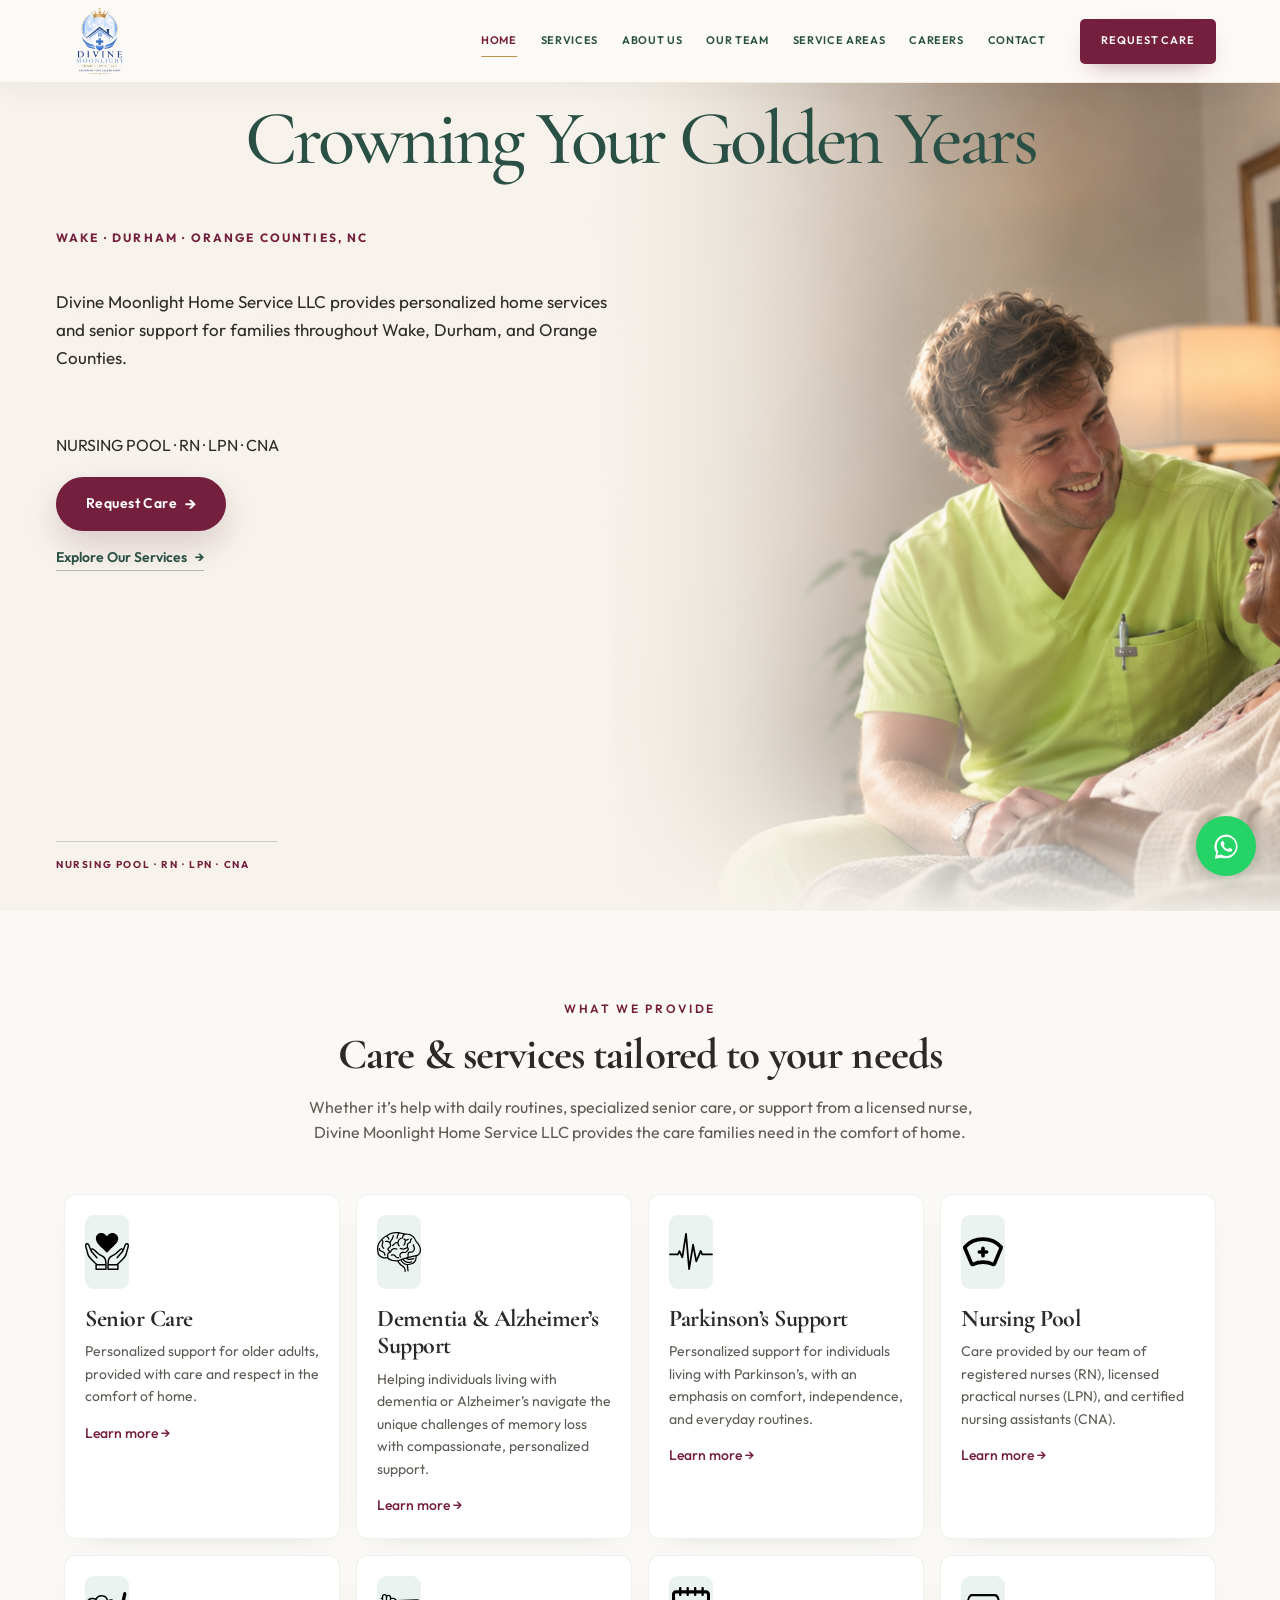
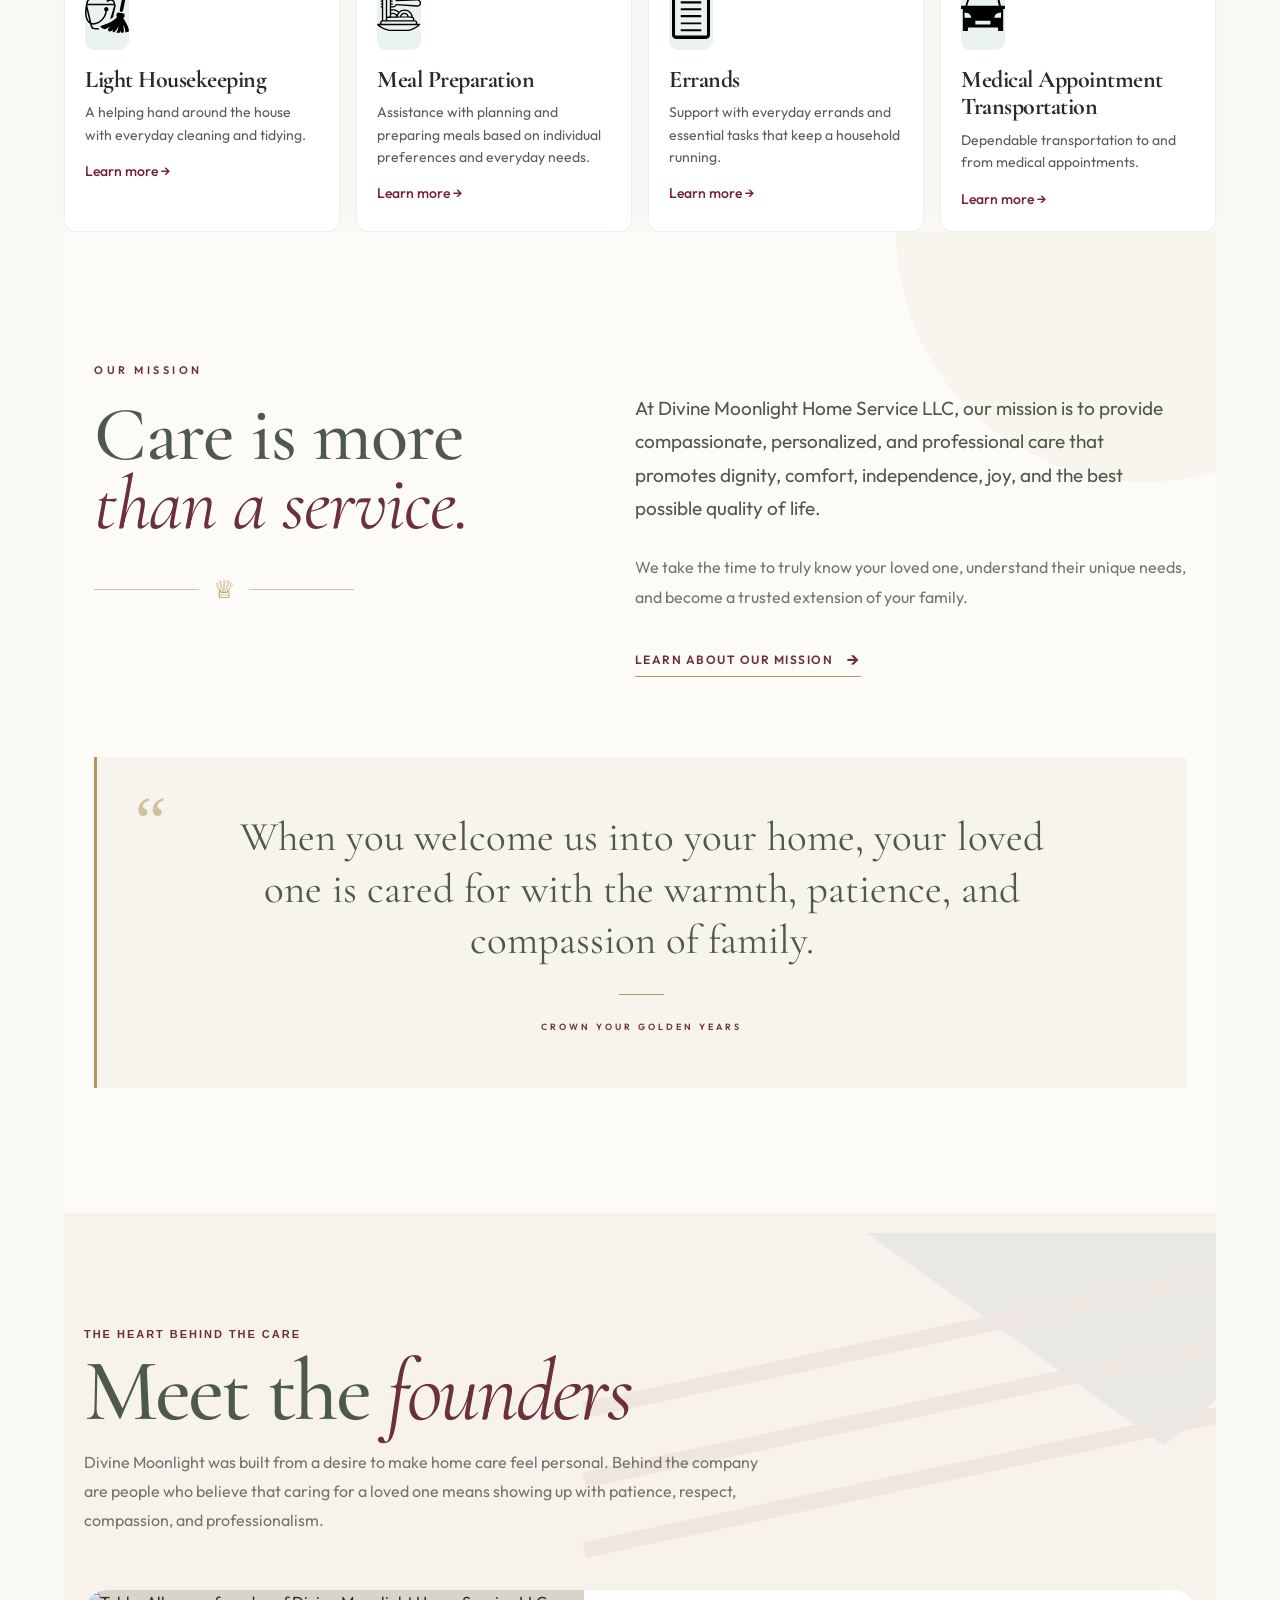
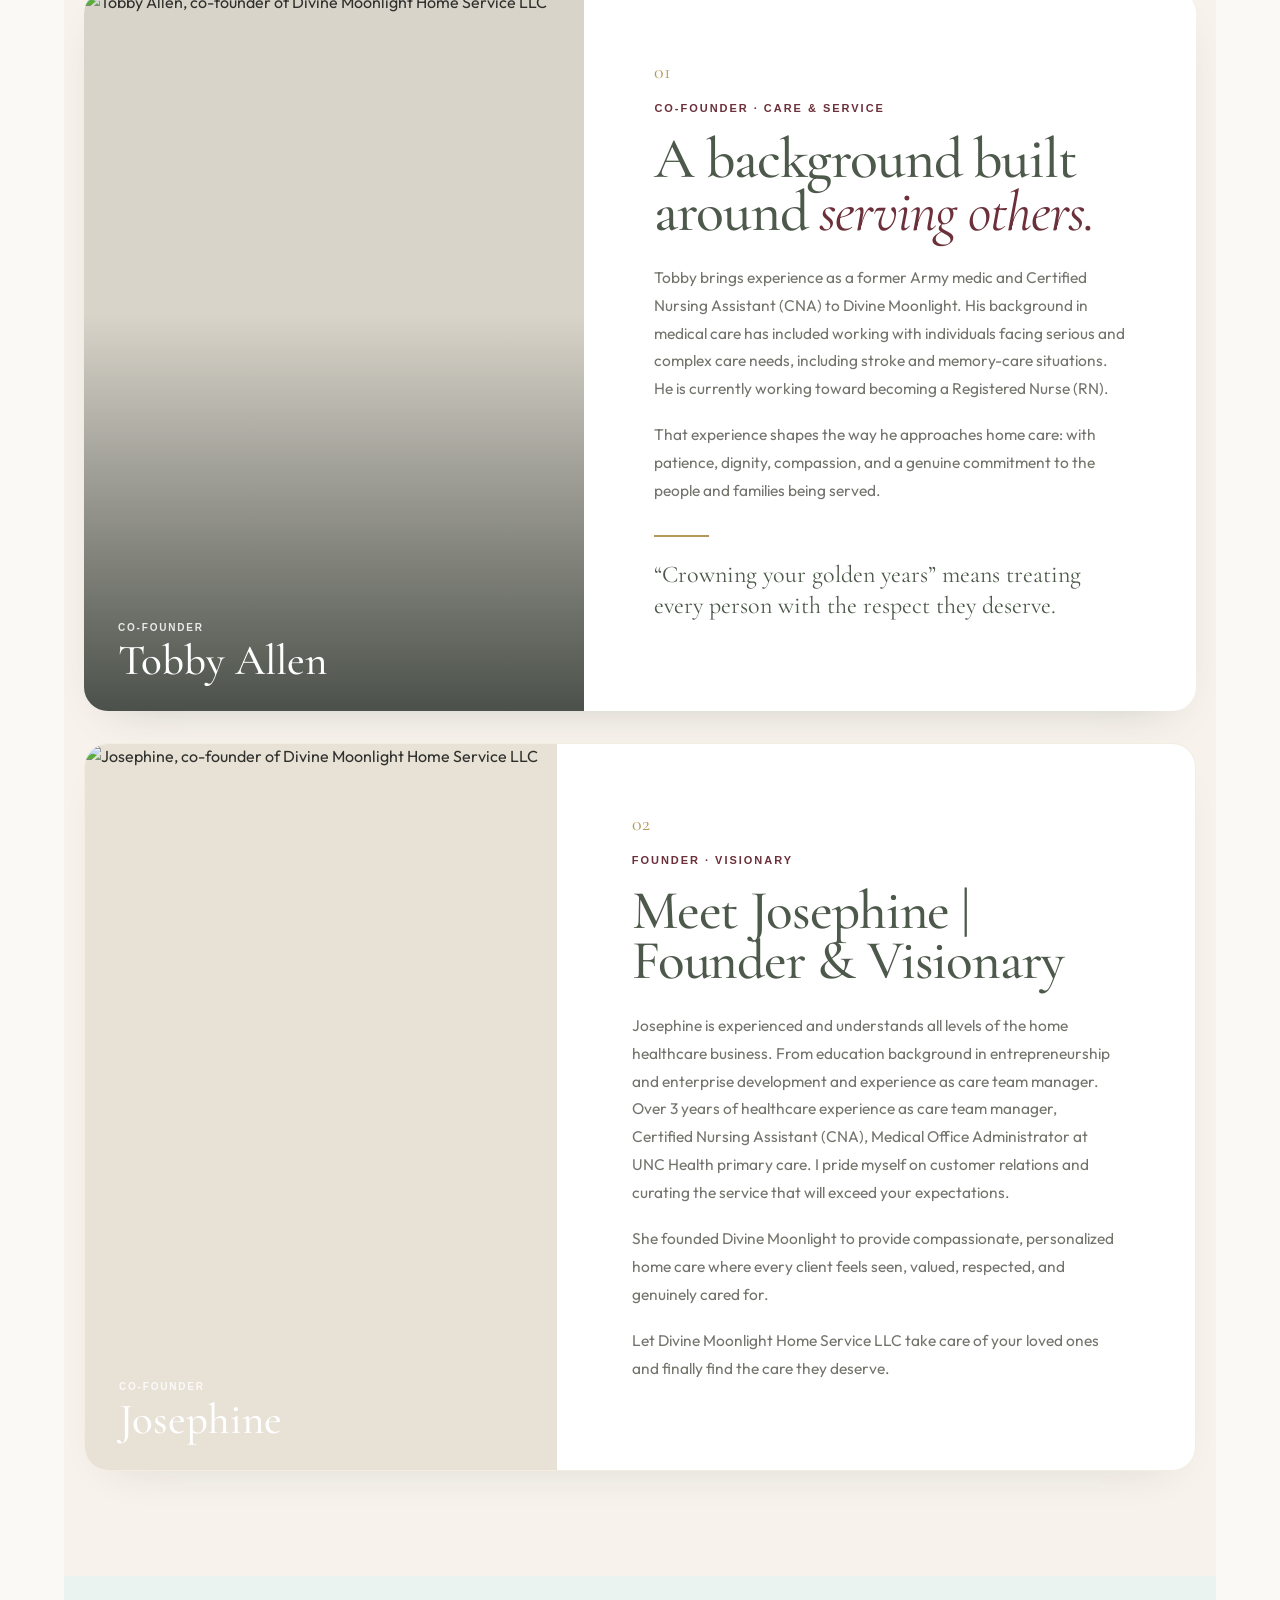
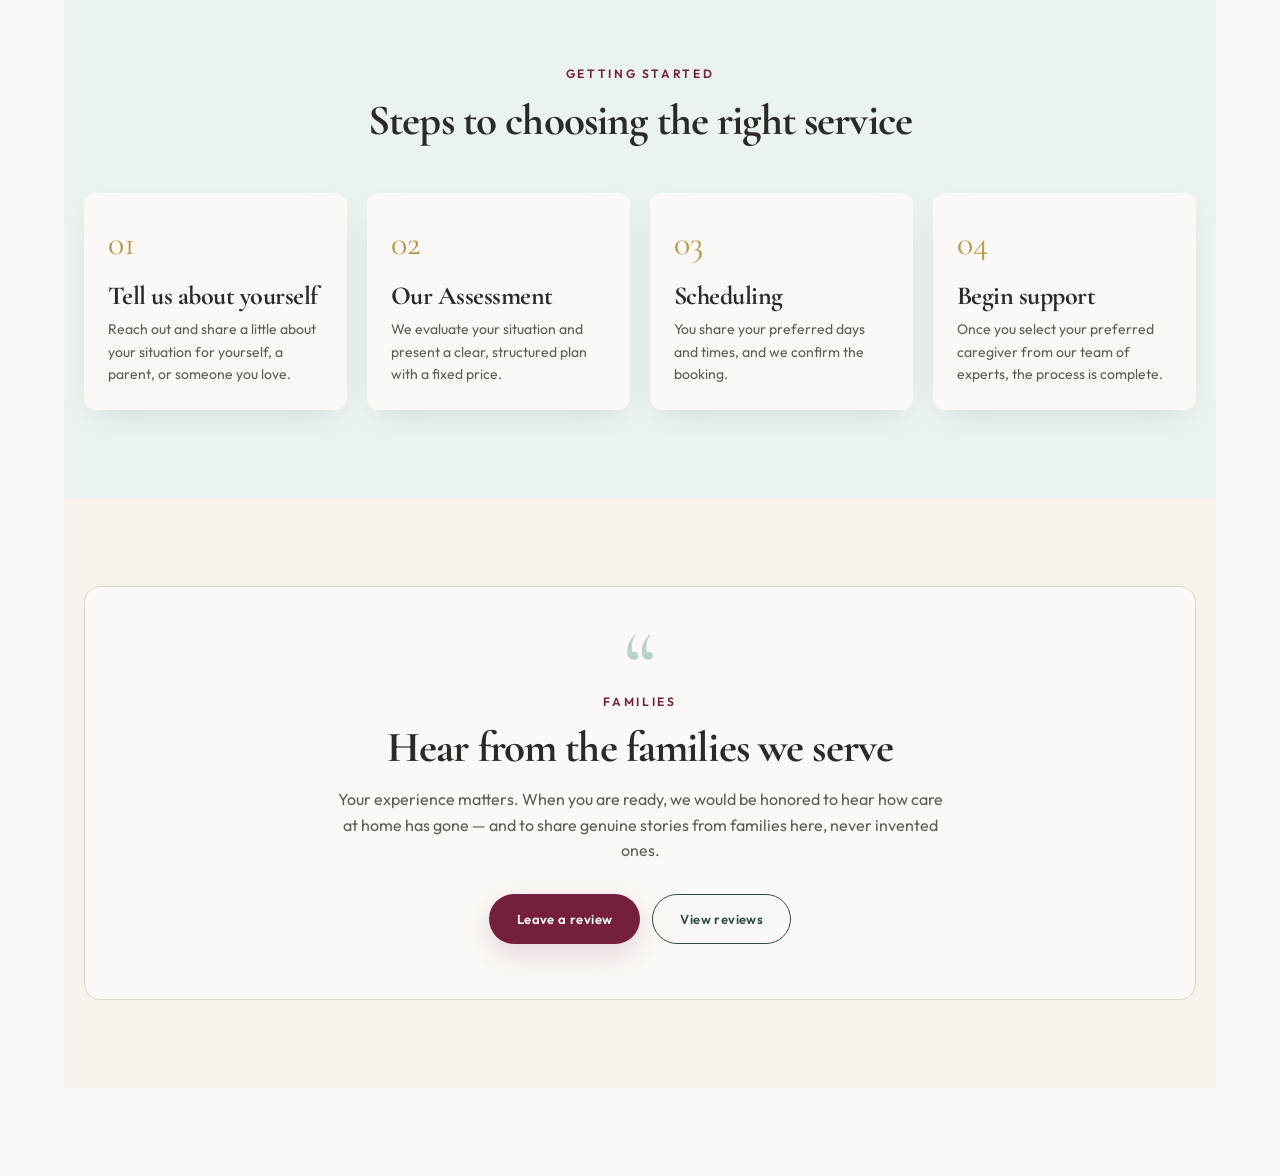
==== commit 483fb493: "Move family reviews section below Getting Started and update Google review links" ====
--- a/index.html
+++ b/index.html
@@ -3,50 +3,41 @@
  <head>
   <meta charset="utf-8"/>
   <meta content="width=device-width,initial-scale=1" name="viewport"/>
-  <title>
-   Divine Moonlight Home Service LLC | Senior Care in Wake, Durham &amp; Orange Counties, NC | Divine Moonlight Home Service LLC
-  </title>
+  <title>Divine Moonlight Home Service LLC | Senior Care in Wake, Durham &amp; Orange Counties, NC</title>
   <meta content="Compassionate in-home senior care, everyday support, and nursing-pool staffing for families in Wake, Durham, and Orange Counties, North Carolina." name="description"/>
   <meta content="#2A4F44" name="theme-color"/>
   <meta content="index,follow" name="robots"/>
   <link href="favicon.svg" rel="icon"/>
-  <link href="styles.css" rel="stylesheet"/>
+  <link href="styles.css?v=20261014-9" rel="stylesheet"/>
   <script type="application/ld+json">
    {"@context": "https://schema.org", "@type": "LocalBusiness", "name": "Divine Moonlight Home Service LLC", "description": "Home services and senior support serving Wake County, Durham County, and Orange County, North Carolina.", "areaServed": ["Wake County, North Carolina", "Durham County, North Carolina", "Orange County, North Carolina"]}
   </script>
  </head>
  <body>
   <a class="skip" href="#main-content">Skip to main content</a>
-  <header class="header">
-   <div class="container navrow">
-    <a aria-label="Divine Moonlight home" class="brand" href="index.html"><img alt="" src="media/Divine-Moonlight-LLC-Simple-LOGO.png"/></a>
-    <nav aria-label="Primary" class="desktop-nav">
-     <a class="active" href="index.html">Home</a><a href="#services">Services</a><a href="#about">About</a><a href="#testimonials">Testimonials</a><a href="#contact">Contact</a>
-    </nav>
-    <div><a class="btn btn-primary" href="https://forms.cloud.microsoft/Pages/ResponsePage.aspx?id=DQSIkWdsW0yxEjajBLZtrQAAAAAAAAAAAAN__7UrW5lUNjZPMURaNVk0UjdXNktGN1ZVVE9MTUhaUS4u">Request Care</a><button aria-expanded="false" aria-label="Open menu" class="mobile-toggle">☰</button></div>
-   </div>
-   <div class="mobile-nav"><nav aria-label="Mobile"><a href="index.html">Home</a><a href="#services">Services</a><a href="#about">About</a><a href="#testimonials">Testimonials</a><a href="#contact">Contact</a><a class="btn btn-primary" href="https://forms.cloud.microsoft/Pages/ResponsePage.aspx?id=DQSIkWdsW0yxEjajBLZtrQAAAAAAAAAAAAN__7UrW5lUNjZPMURaNVk0UjdXNktGN1ZVVE9MTUhaUS4u">Request Care</a></nav></div>
-  </header>
   <main id="main-content">
-<section class="hero"><div class="hero-grid"><div class="hero-copy"><div class="container" style="width:100%"><div class="eyebrow">Wake &middot; Durham &middot; Orange Counties, NC</div><h1>Crowning Your Golden Years</h1><p>Divine Moonlight Home Service LLC provides personalized home services and senior support for families throughout Wake, Durham, and Orange Counties.</p><div class="actions"><a class="btn btn-primary" href="https://forms.cloud.microsoft/Pages/ResponsePage.aspx?id=DQSIkWdsW0yxEjajBLZtrQAAAAAAAAAAAAN__7UrW5lUNjZPMURaNVk0UjdXNktGN1ZVVE9MTUhaUS4u">Request Care</a><a class="text-link" href="#services">Explore Our Services <span aria-hidden="true">→</span></a></div></div></div><div class="hero-image"><picture>
-            <source media="(max-width: 700px)" srcset="media/mobile-hero.png"/>
+<section class="hero"><div class="hero-grid"><div class="hero-copy"><div class="container" style="width:100%"><div class="eyebrow">Wake &middot; Durham &middot; Orange Counties, NC</div><h1>Crowning Your Golden Years</h1><p>Divine Moonlight Home Service LLC provides personalized home services and senior support for families throughout Wake, Durham, and Orange Counties.</p><div class="actions"><a class="mobile-nursing-pool" href="services.html#nursing-pool">NURSING POOL · RN · LPN · CNA</a><a class="text-link" href="#services">Explore Our Services <span aria-hidden="true">→</span></a><a class="btn btn-primary" href="https://forms.cloud.microsoft/Pages/ResponsePage.aspx?id=DQSIkWdsW0yxEjajBLZtrQAAAAAAAAAAAAN__7UrW5lUNjZPMURaNVk0UjdXNktGN1ZVVE9MTUhaUS4u">Request Care</a></div></div></div><div class="hero-image"><picture>
+            <source media="(max-width: 700px)" srcset="media/newest-hero-cropped.png"/>
             <img alt="A caregiver sitting with an older woman in a sunlit living room, holding her hands with care" src="media/new hero.png"/>
           </picture></div></div></section>
 <section class="block paper" id="services"><div class="container"><div class="section-head"><div class="eyebrow">What we provide</div><h2>Care &amp; services tailored to your needs</h2><p>Whether it’s help with daily routines, specialized senior care, or support from a licensed nurse, Divine Moonlight Home Service LLC provides the care families need in the comfort of home.</p></div><div class="service-grid">
-<article class="card"><div class="icon"><img src="media/icons/heart-care-icon.svg" alt="Senior Care Icon"></div><h3>Senior Care</h3><p>Personalized support for older adults, provided with care and respect in the comfort of home.</p><a class="learn" href="services.html">Learn more &rarr;</a></article>
-<article class="card"><div class="icon"><img src="media/icons/brain-line-icon.svg" alt="Dementia and Alzheimer’s Support Icon"></div><h3>Dementia &amp; Alzheimer’s Support</h3><p>Helping individuals living with dementia or Alzheimer’s navigate the unique challenges of memory loss with compassionate, personalized support.</p><a class="learn" href="services.html">Learn more &rarr;</a></article>
-<article class="card"><div class="icon"><img src="media/icons/heartbeat-icon.svg" alt="Parkinson’s Support Icon"></div><h3>Parkinson’s Support</h3><p>Personalized support for individuals living with Parkinson’s, with an emphasis on comfort, independence, and everyday routines.</p><a class="learn" href="services.html">Learn more &rarr;</a></article>
-<article class="card"><div class="icon"><img src="media/icons/nurse-cap.svg" alt="Nursing Pool Icon"></div><h3>Nursing Pool</h3><p>Care provided by our team of registered nurses (RN), licensed practical nurses (LPN), and certified nursing assistants (CNA).</p><a class="learn" href="services.html">Learn more &rarr;</a></article>
-<article class="card"><div class="icon"><img src="media/icons/housekeeping-icon.svg" alt="Light Housekeeping Icon"></div><h3>Light Housekeeping</h3><p>A helping hand around the house with everyday cleaning and tidying.</p><a class="learn" href="services.html">Learn more &rarr;</a></article>
-<article class="card"><div class="icon"><img src="media/icons/pasta-icon.svg" alt="Meal Preparation Icon"></div><h3>Meal Preparation</h3><p>Assistance with planning and preparing meals based on individual preferences and everyday needs.</p><a class="learn" href="services.html">Learn more &rarr;</a></article>
-<article class="card"><div class="icon"><img src="media/icons/diary-icon.svg" alt="Errands Icon"></div><h3>Errands</h3><p>Support with everyday errands and essential tasks that keep a household running.</p><a class="learn" href="services.html">Learn more &rarr;</a></article>
-<article class="card"><div class="icon"><img src="media/icons/car-icon.svg" alt="Medical Appointment Transportation Icon"></div><h3>Medical Appointment Transportation</h3><p>Dependable transportation to and from medical appointments.</p><a class="learn" href="services.html">Learn more &rarr;</a></article>
+<article class="card"><div class="icon"><img src="media/icons/heart-care-icon.svg" alt="Senior Care Icon"></div><h3>Senior Care</h3><p>Personalized support for older adults, provided with care and respect in the comfort of home.</p><a class="learn" href="services.html#senior-care">Learn more &rarr;</a></article>
+<article class="card"><div class="icon"><img src="media/icons/brain-line-icon.svg" alt="Dementia and Alzheimer’s Support Icon"></div><h3>Dementia &amp; Alzheimer’s Support</h3><p>Helping individuals living with dementia or Alzheimer’s navigate the unique challenges of memory loss with compassionate, personalized support.</p><a class="learn" href="services.html#dementia-support">Learn more &rarr;</a></article>
+<article class="card"><div class="icon"><img src="media/icons/heartbeat-icon.svg" alt="Parkinson’s Support Icon"></div><h3>Parkinson’s Support</h3><p>Personalized support for individuals living with Parkinson’s, with an emphasis on comfort, independence, and everyday routines.</p><a class="learn" href="services.html#parkinsons-support">Learn more &rarr;</a></article>
+<article class="card"><div class="icon"><img src="media/icons/nurse-cap.svg" alt="Nursing Pool Icon"></div><h3>Nursing Pool</h3><p>Care provided by our team of registered nurses (RN), licensed practical nurses (LPN), and certified nursing assistants (CNA).</p><a class="learn" href="services.html#nursing-pool">Learn more &rarr;</a></article>
+<article class="card"><div class="icon"><img src="media/icons/housekeeping-icon.svg" alt="Light Housekeeping Icon"></div><h3>Light Housekeeping</h3><p>A helping hand around the house with everyday cleaning and tidying.</p><a class="learn" href="services.html#light-housekeeping">Learn more &rarr;</a></article>
+<article class="card"><div class="icon"><img src="media/icons/pasta-icon.svg" alt="Meal Preparation Icon"></div><h3>Meal Preparation</h3><p>Assistance with planning and preparing meals based on individual preferences and everyday needs.</p><a class="learn" href="services.html#meal-preparation">Learn more &rarr;</a></article>
+<article class="card"><div class="icon"><img src="media/icons/diary-icon.svg" alt="Errands Icon"></div><h3>Errands</h3><p>Support with everyday errands and essential tasks that keep a household running.</p><a class="learn" href="services.html#errands">Learn more &rarr;</a></article>
+<article class="card"><div class="icon"><img src="media/icons/car-icon.svg" alt="Medical Appointment Transportation Icon"></div><h3>Medical Appointment Transportation</h3><p>Dependable transportation to and from medical appointments.</p><a class="learn" href="services.html#medical-transportation">Learn more &rarr;</a></article>
 </div>
 <section class="home-mission" id="mission"><div class="home-mission-inner"><div class="home-mission-heading reveal-mission"><span class="home-mission-eyebrow">OUR MISSION</span><h2>Care is more<br><em>than a service.</em></h2><div class="home-mission-crown"><span></span><div>♕</div><span></span></div></div><div class="home-mission-content reveal-mission"><p class="home-mission-lead">At Divine Moonlight Home Service LLC, our mission is to provide compassionate, personalized, and professional care that promotes dignity, comfort, independence, joy, and the best possible quality of life.</p><p>We take the time to truly know your loved one, understand their unique needs, and become a trusted extension of your family.</p><a href="mission.html" class="mission-link"><span>Learn About Our Mission</span><span class="mission-arrow">→</span></a></div><div class="home-mission-quote reveal-mission"><div class="quote-mark">“</div><p>When you welcome us into your home, your loved one is cared for with the warmth, patience, and compassion of family.</p><div class="quote-line"></div><span>CROWN YOUR GOLDEN YEARS</span></div></div></section>
-<section class="founders-section" id="about"><div class="founders-background" aria-hidden="true"><div class="flag-star"></div><div class="flag-stripe stripe-one"></div><div class="flag-stripe stripe-two"></div><div class="flag-stripe stripe-three"></div></div><div class="container founders-inner"><div class="founders-intro"><span class="founders-kicker">THE HEART BEHIND THE CARE</span><h2>Meet the <em>founders</em></h2><p>Divine Moonlight was built from a desire to make home care feel personal. Behind the company are people who believe that caring for a loved one means showing up with patience, respect, compassion, and professionalism.</p></div><div class="founders-feature"><div class="founder-image-wrap"><img src="media/toby-bio.jpeg" alt="Tobby Allen, co-founder of Divine Moonlight Home Service LLC"><div class="founder-image-label"><span>Co-Founder</span><strong>Tobby Allen</strong></div></div><div class="founder-story"><span class="founder-number">01</span><span class="founder-role">CO-FOUNDER · CARE &amp; SERVICE</span><h3>A background built around <em>serving others.</em></h3><p>Tobby brings experience as a former Army medic and Certified Nursing Assistant (CNA) to Divine Moonlight. His background in medical care has included working with individuals facing serious and complex care needs, including stroke and memory-care situations. He is currently working toward becoming a Registered Nurse (RN).</p><p>That experience shapes the way he approaches home care: with patience, dignity, compassion, and a genuine commitment to the people and families being served.</p><div class="founder-rule"></div><p class="founder-quote">“Crowning your golden years” means treating every person with the respect they deserve.</p></div></div><div class="founders-josephine"><div class="josephine-photo"><img src="media/josie-bio.jpeg" alt="Josephine, co-founder of Divine Moonlight Home Service LLC"><div class="josephine-placeholder" aria-hidden="true">Josephine</div><div class="founder-image-label"><span>Co-Founder</span><strong>Josephine</strong></div></div><div class="josephine-copy"><span class="founder-number">02</span><span class="founder-role">FOUNDER · VISIONARY</span><h3>Meet Josephine | Founder &amp; Visionary</h3><p>Josephine is experienced and understands all levels of the home healthcare business. From education background in entrepreneurship and enterprise development and experience as care team manager. Over 3 years of healthcare experience as care team manager, Certified Nursing Assistant (CNA), Medical Office Administrator at UNC Health primary care. I pride myself on customer relations and curating the service that will exceed your expectations.</p><p>She founded Divine Moonlight to provide compassionate, personalized home care where every client feels seen, valued, respected, and genuinely cared for.</p><p>Let Divine Moonlight Home Service LLC take care of your loved ones and finally find the care they deserve.</p></div></div></div></section>
-<section class="block cream" id="testimonials"><div class="container"><div class="quote-box"><div class="quote-mark">&ldquo;</div><div class="eyebrow">Families</div><h2 style="font-size:43px;margin-top:12px">Hear from the families we serve</h2><p style="max-width:620px;margin:15px auto;color:var(--muted)">Your experience matters. When you are ready, we would be honored to hear how care at home has gone &mdash; and to share genuine stories from families here, never invented ones.</p><div class="actions" style="justify-content:center"><a class="btn btn-primary" href="reviews.html">Leave a review</a><a class="btn btn-secondary" href="reviews.html">View reviews</a></div></div></div></section>
-<section class="block mist" id="contact"><div class="container"><div class="section-head"><div class="eyebrow">Getting started</div><h2>Steps to choosing the right service</h2></div><ol class="steps"><li class="step"><div class="step-num">01</div><h3>Tell us about yourself</h3><p>Reach out and share a little about your situation for yourself, a parent, or someone you love.</p></li><li class="step"><div class="step-num">02</div><h3>Our Assessment</h3><p>We evaluate your situation and present a clear, structured plan with a fixed price.</p></li><li class="step"><div class="step-num">03</div><h3>Scheduling</h3><p>You share your preferred days and times, and we confirm the booking.</p></li><li class="step"><div class="step-num">04</div><h3>Begin support</h3><p>Once you select your preferred caregiver from our team of experts, the process is complete.</p></li></ol></div></section></main>
-<footer class="footer"><div class="container footer-grid"><div><a class="brand" href="index.html"><img alt="" src="assets/images/logo-mark.jpg" style="background:var(--paper);padding:4px;border-radius:4px"/><span class="brand-title" style="color:var(--paper)">Divine Moonlight</span></a><p style="margin-top:16px;max-width:300px">Divine Moonlight Home Service LLC provides personalized home services and senior support for families across Wake, Durham, and Orange Counties, North Carolina.</p><p style="color:var(--gold-soft);margin-top:16px;font-size:12px;text-transform:uppercase;letter-spacing:.18em">Crowning your golden years</p></div><div><div class="footer-title">Explore</div><ul><li><a href="index.html">Home</a></li><li><a href="services.html">Services</a></li><li><a href="about.html">About</a></li><li><a href="team.html">Our Team</a></li><li><a href="careers.html">Careers</a></li><li><a href="contact.html">Contact</a></li></ul></div><div><div class="footer-title">For families</div><ul><li><a href="https://forms.cloud.microsoft/Pages/ResponsePage.aspx?id=DQSIkWdsW0yxEjajBLZtrQAAAAAAAAAAAAN__7UrW5lURFkyTFRUS0xTOEg3N1VOQk1XREpQUDBSNS4u">General Inquiry</a></li><li><a href="https://forms.cloud.microsoft/Pages/ResponsePage.aspx?id=DQSIkWdsW0yxEjajBLZtrQAAAAAAAAAAAAN__7UrW5lUNjZPMURaNVk0UjdXNktGN1ZVVE9MTUhaUS4u">Request Care</a></li><li><a href="reviews.html">Leave a Review</a></li><li><a href="careers.html">Apply for a position</a></li></ul></div><div><div class="footer-title">Service area</div><ul><li>Wake County, NC</li><li>Durham County, NC</li><li>Orange County, NC</li></ul><p style="margin-top:20px">Phone: to be posted<br/>Email: to be posted<br/>Office address: to be posted</p></div></div><div class="container copyright"><span>&copy; 2026 Divine Moonlight Home Service LLC. All rights reserved.</span><span><a href="privacy.html">Privacy Policy</a> &middot; <a href="terms.html">Terms of Service</a></span></div></footer>
-<script src="script.js"></script>
+<section class="founders-section" id="about"><div class="founders-background" aria-hidden="true"><div class="flag-star"></div><div class="flag-stripe stripe-one"></div><div class="flag-stripe stripe-two"></div><div class="flag-stripe stripe-three"></div></div><div class="container founders-inner"><div class="founders-intro"><span class="founders-kicker">THE HEART BEHIND THE CARE</span><h2>Meet the <em>founders</em></h2><p>Divine Moonlight was built from a desire to make home care feel personal. Behind the company are people who believe that caring for a loved one means showing up with patience, respect, compassion, and professionalism.</p></div><div class="founders-feature"><div class="founder-image-wrap"><img src="media/toby-bio.jpg" alt="Tobby Allen, co-founder of Divine Moonlight Home Service LLC"><div class="founder-image-label"><span>Co-Founder</span><strong>Tobby Allen</strong></div></div><div class="founder-story"><span class="founder-number">01</span><span class="founder-role">CO-FOUNDER · CARE &amp; SERVICE</span><h3>A background built around <em>serving others.</em></h3><p>Tobby brings experience as a former Army medic and Certified Nursing Assistant (CNA) to Divine Moonlight. His background in medical care has included working with individuals facing serious and complex care needs, including stroke and memory-care situations. He is currently working toward becoming a Registered Nurse (RN).</p><p>That experience shapes the way he approaches home care: with patience, dignity, compassion, and a genuine commitment to the people and families being served.</p><div class="founder-rule"></div><p class="founder-quote">“Crowning your golden years” means treating every person with the respect they deserve.</p></div></div><div class="founders-josephine"><div class="josephine-photo"><img src="media/josie-bio.jpg" alt="Josephine, co-founder of Divine Moonlight Home Service LLC"><div class="josephine-placeholder" aria-hidden="true">Josephine</div><div class="founder-image-label"><span>Co-Founder</span><strong>Josephine</strong></div></div><div class="josephine-copy"><span class="founder-number">02</span><span class="founder-role">FOUNDER · VISIONARY</span><h3>Meet Josephine | Founder &amp; Visionary</h3><p>Josephine is experienced and understands all levels of the home healthcare business. From education background in entrepreneurship and enterprise development and experience as care team manager. Over 3 years of healthcare experience as care team manager, Certified Nursing Assistant (CNA), Medical Office Administrator at UNC Health primary care. I pride myself on customer relations and curating the service that will exceed your expectations.</p><p>She founded Divine Moonlight to provide compassionate, personalized home care where every client feels seen, valued, respected, and genuinely cared for.</p><p>Let Divine Moonlight Home Service LLC take care of your loved ones and finally find the care they deserve.</p></div></div></div></section>
+<section class="block mist" id="contact"><div class="container"><div class="section-head"><div class="eyebrow">Getting started</div><h2>Steps to choosing the right service</h2></div><ol class="steps"><li class="step"><div class="step-num">01</div><h3>Tell us about yourself</h3><p>Reach out and share a little about your situation for yourself, a parent, or someone you love.</p></li><li class="step"><div class="step-num">02</div><h3>Our Assessment</h3><p>We evaluate your situation and present a clear, structured plan with a fixed price.</p></li><li class="step"><div class="step-num">03</div><h3>Scheduling</h3><p>You share your preferred days and times, and we confirm the booking.</p></li><li class="step"><div class="step-num">04</div><h3>Begin support</h3><p>Once you select your preferred caregiver from our team of experts, the process is complete.</p></li></ol></div></section>
+<section class="block cream" id="testimonials"><div class="container"><div class="quote-box"><div class="quote-mark">&ldquo;</div><div class="eyebrow">Families</div><h2 style="font-size:43px;margin-top:12px">Hear from the families we serve</h2><p style="max-width:620px;margin:15px auto;color:var(--muted)">Your experience matters. When you are ready, we would be honored to hear how care at home has gone &mdash; and to share genuine stories from families here, never invented ones.</p><div class="actions" style="justify-content:center"><a class="btn btn-primary" href="https://share.google/ayrhxBCKSYw2v3CpA">Leave a review</a><a class="btn btn-secondary" href="https://share.google/ayrhxBCKSYw2v3CpA">View reviews</a></div></div></div></section>
+</main>
+<div id="shared-site-footer"></div>
+<script src="script.js?v=20261014-1"></script>
+<script src="footer.js?v=20261014-7"></script>
+  <script src="nav.js?v=20261014-1"></script>
  </body>
 </html>
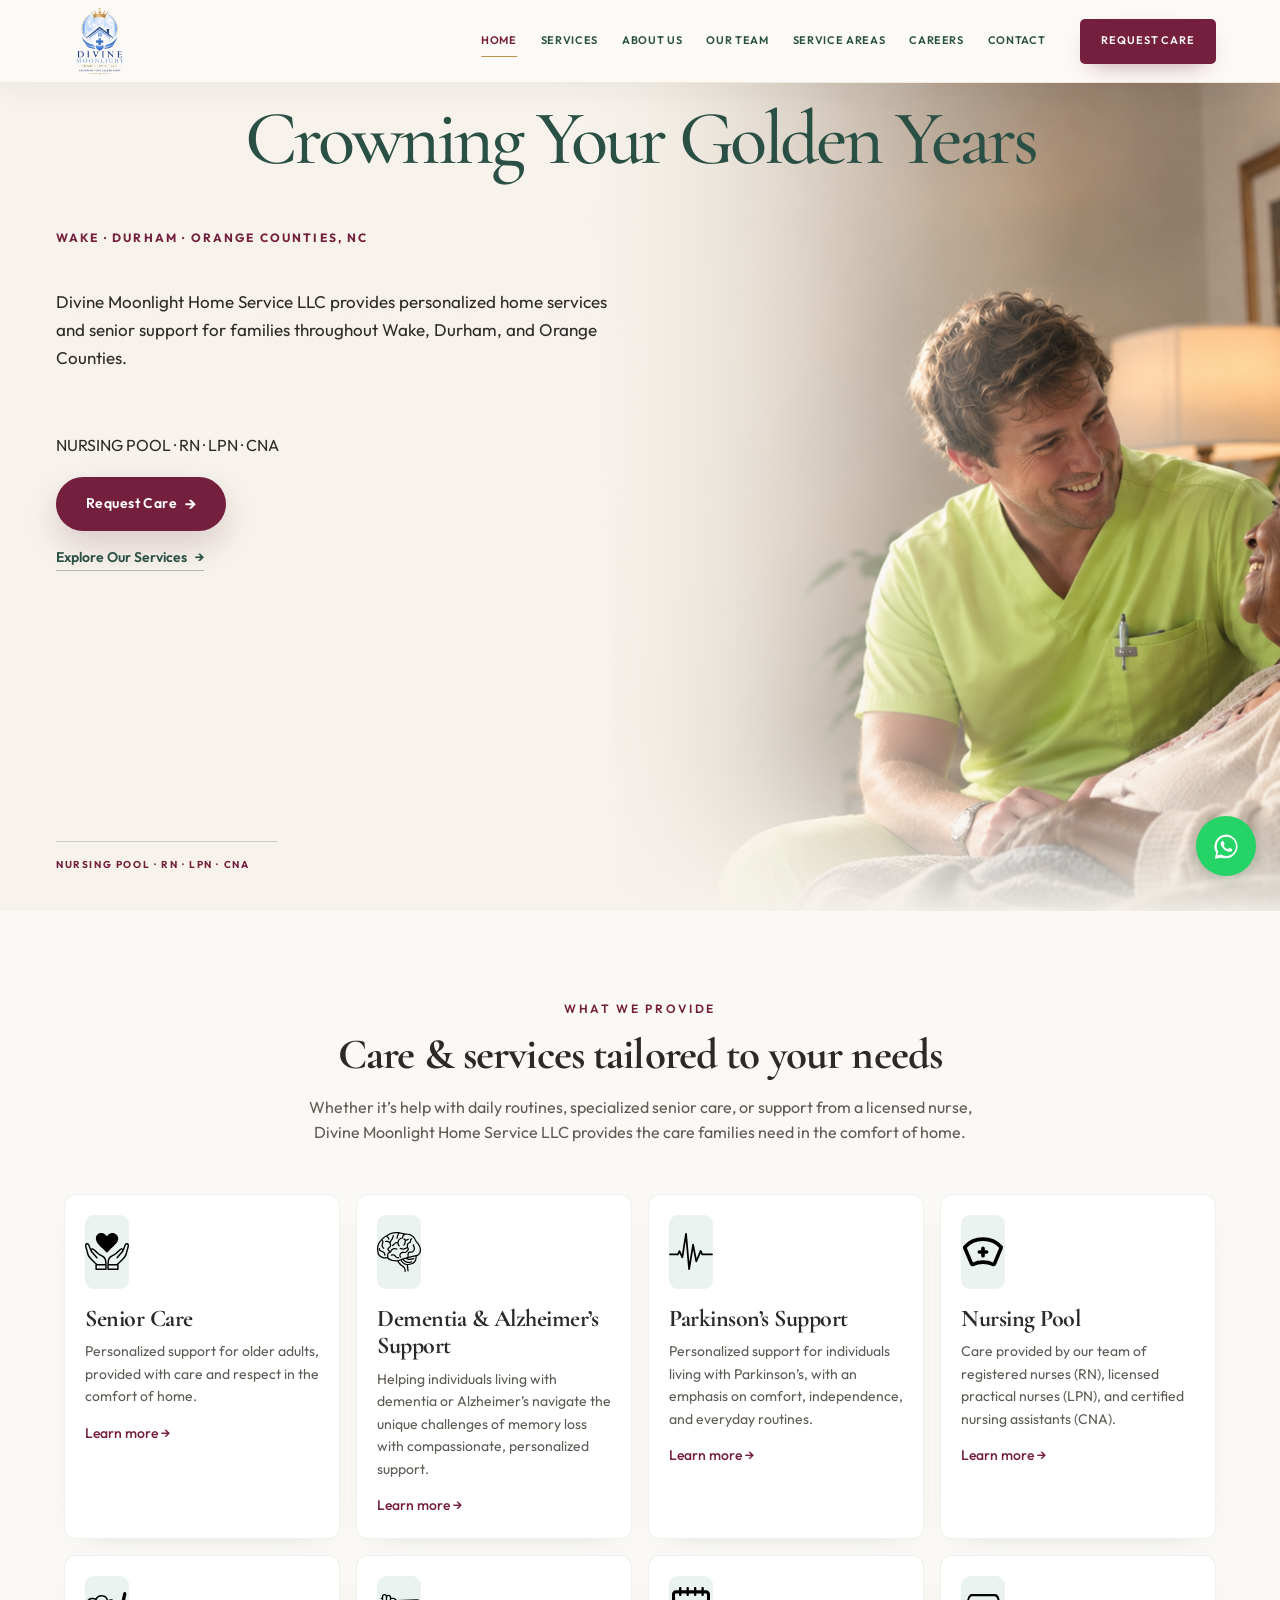
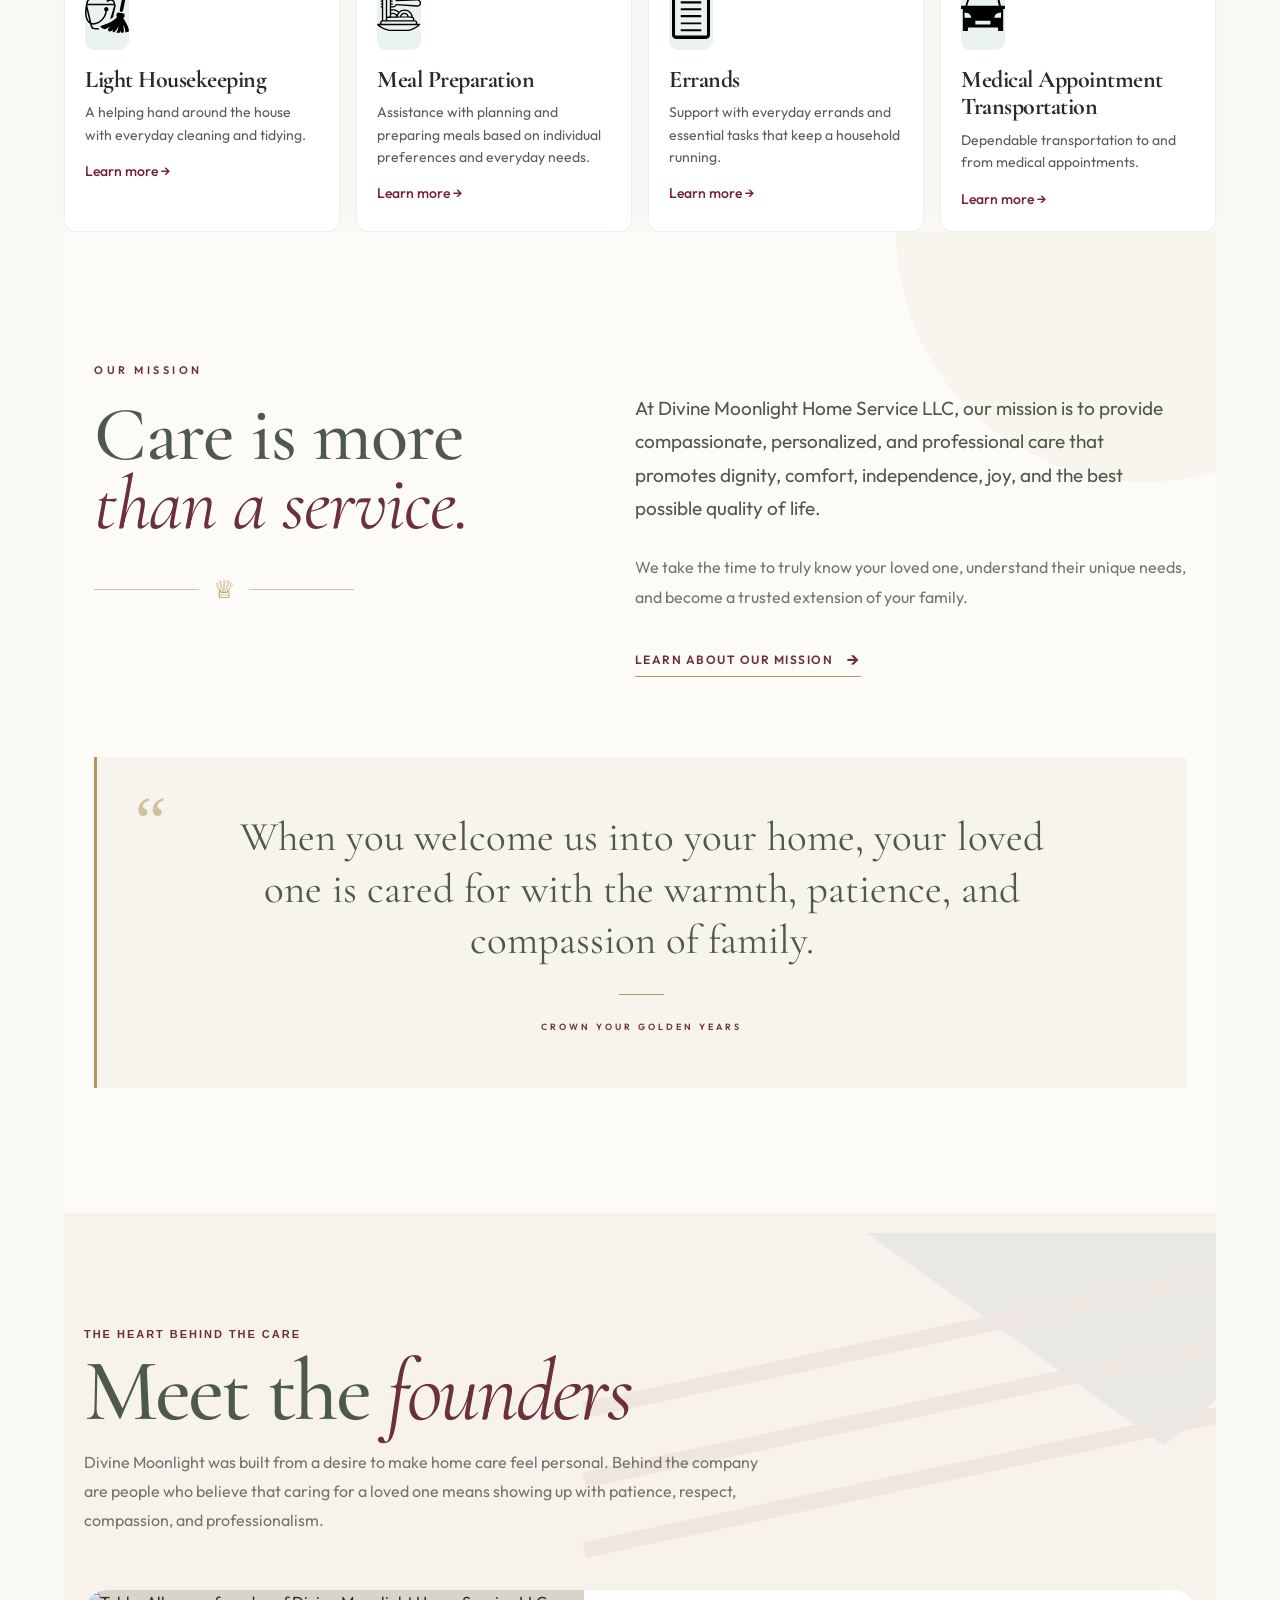
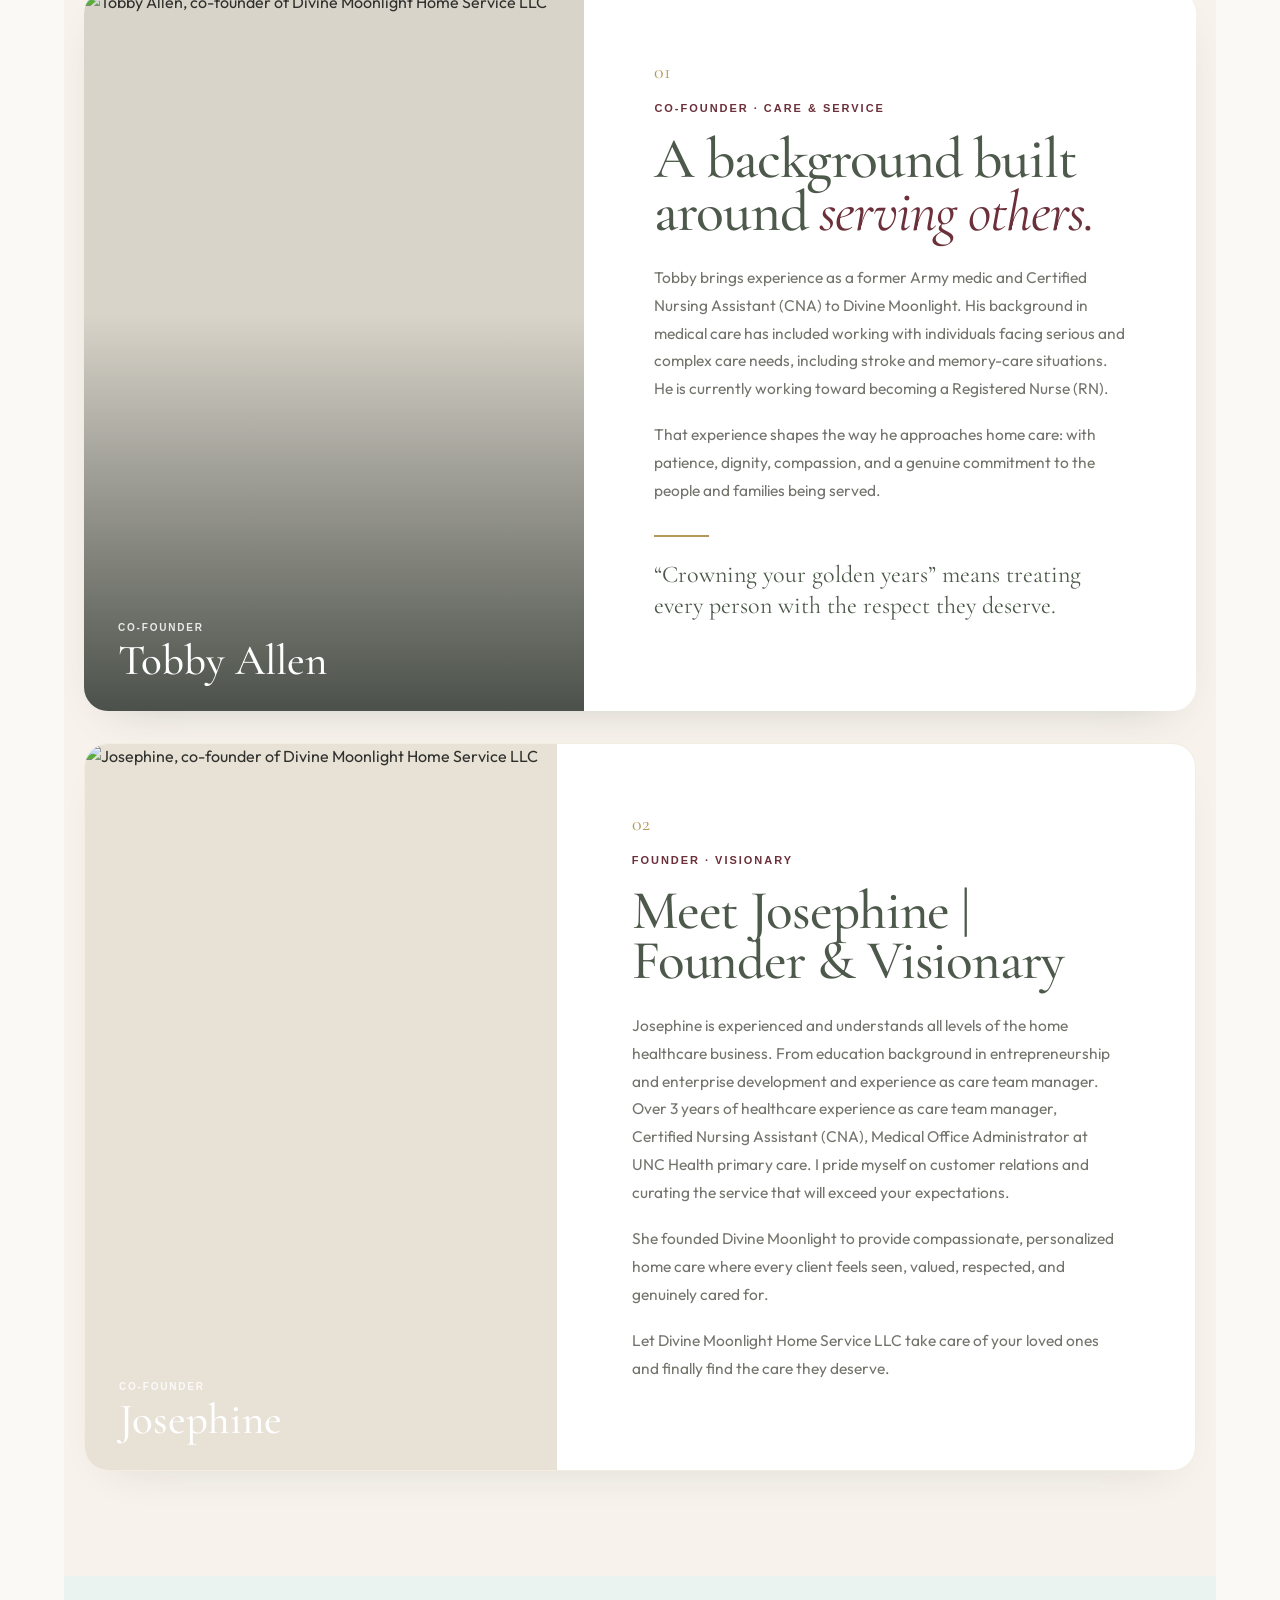
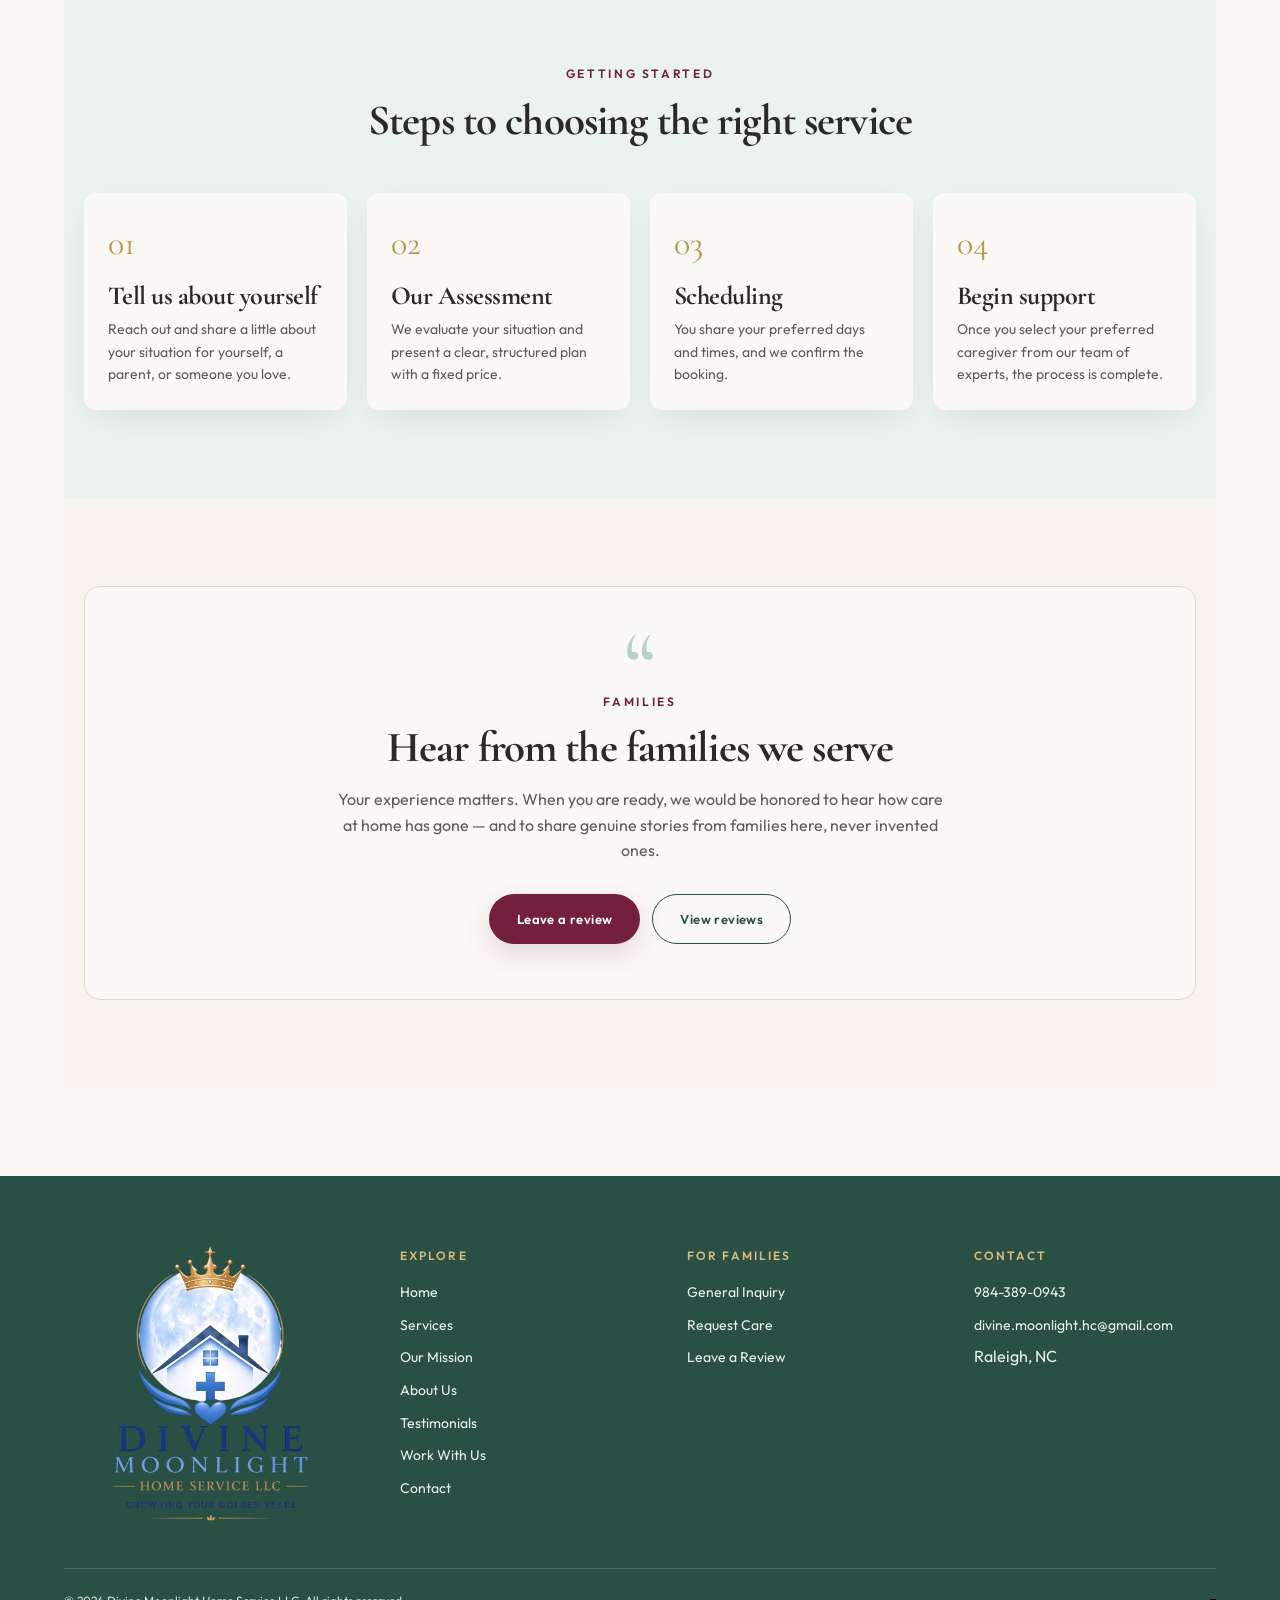
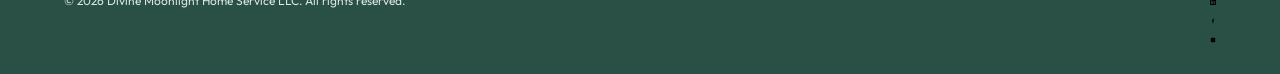
==== commit 994d6450: "Improve homepage technical SEO metadata and business structured data" ====
--- a/index.html
+++ b/index.html
@@ -4,13 +4,42 @@
   <meta charset="utf-8"/>
   <meta content="width=device-width,initial-scale=1" name="viewport"/>
   <title>Divine Moonlight Home Service LLC | Senior Care in Wake, Durham &amp; Orange Counties, NC</title>
+  <link rel="canonical" href="https://divinemoonlight.care/">
+  <meta property="og:type" content="website">
+  <meta property="og:site_name" content="Divine Moonlight Home Service LLC">
+  <meta property="og:title" content="Divine Moonlight Home Service LLC | Senior Care in Wake, Durham &amp; Orange Counties, NC">
+  <meta property="og:description" content="Compassionate in-home senior care, everyday support, and nursing-pool staffing for families in Wake, Durham, and Orange Counties, North Carolina.">
+  <meta property="og:url" content="https://divinemoonlight.care/">
+  <meta property="og:image" content="https://divinemoonlight.care/media/newest-hero-cropped.png">
+  <meta property="og:image:alt" content="Divine Moonlight Home Service LLC home care website">
+  <meta property="og:locale" content="en_US">
+  <meta name="twitter:card" content="summary_large_image">
+  <meta name="twitter:title" content="Divine Moonlight Home Service LLC | Senior Care in Wake, Durham &amp; Orange Counties, NC">
+  <meta name="twitter:description" content="Compassionate in-home senior care, everyday support, and nursing-pool staffing for families in Wake, Durham, and Orange Counties, North Carolina.">
+  <meta name="twitter:image" content="https://divinemoonlight.care/media/newest-hero-cropped.png">
+
   <meta content="Compassionate in-home senior care, everyday support, and nursing-pool staffing for families in Wake, Durham, and Orange Counties, North Carolina." name="description"/>
   <meta content="#2A4F44" name="theme-color"/>
   <meta content="index,follow" name="robots"/>
   <link href="favicon.svg" rel="icon"/>
   <link href="styles.css?v=20261014-9" rel="stylesheet"/>
-  <script type="application/ld+json">
-   {"@context": "https://schema.org", "@type": "LocalBusiness", "name": "Divine Moonlight Home Service LLC", "description": "Home services and senior support serving Wake County, Durham County, and Orange County, North Carolina.", "areaServed": ["Wake County, North Carolina", "Durham County, North Carolina", "Orange County, North Carolina"]}
+    <script type="application/ld+json">
+  {
+    "@context": "https://schema.org",
+    "@type": "LocalBusiness",
+    "@id": "https://divinemoonlight.care/#business",
+    "name": "Divine Moonlight Home Service LLC",
+    "url": "https://divinemoonlight.care/",
+    "description": "Compassionate in-home senior care, everyday support, and nursing-pool staffing for families in Wake, Durham, and Orange Counties, North Carolina.",
+    "telephone": "+1-984-389-0943",
+    "email": "divine.moonlight.hc@gmail.com",
+    "image": "https://divinemoonlight.care/media/newest-hero-cropped.png",
+    "areaServed": [
+      {"@type": "AdministrativeArea", "name": "Wake County, North Carolina"},
+      {"@type": "AdministrativeArea", "name": "Durham County, North Carolina"},
+      {"@type": "AdministrativeArea", "name": "Orange County, North Carolina"}
+    ]
+  }
   </script>
  </head>
  <body>
